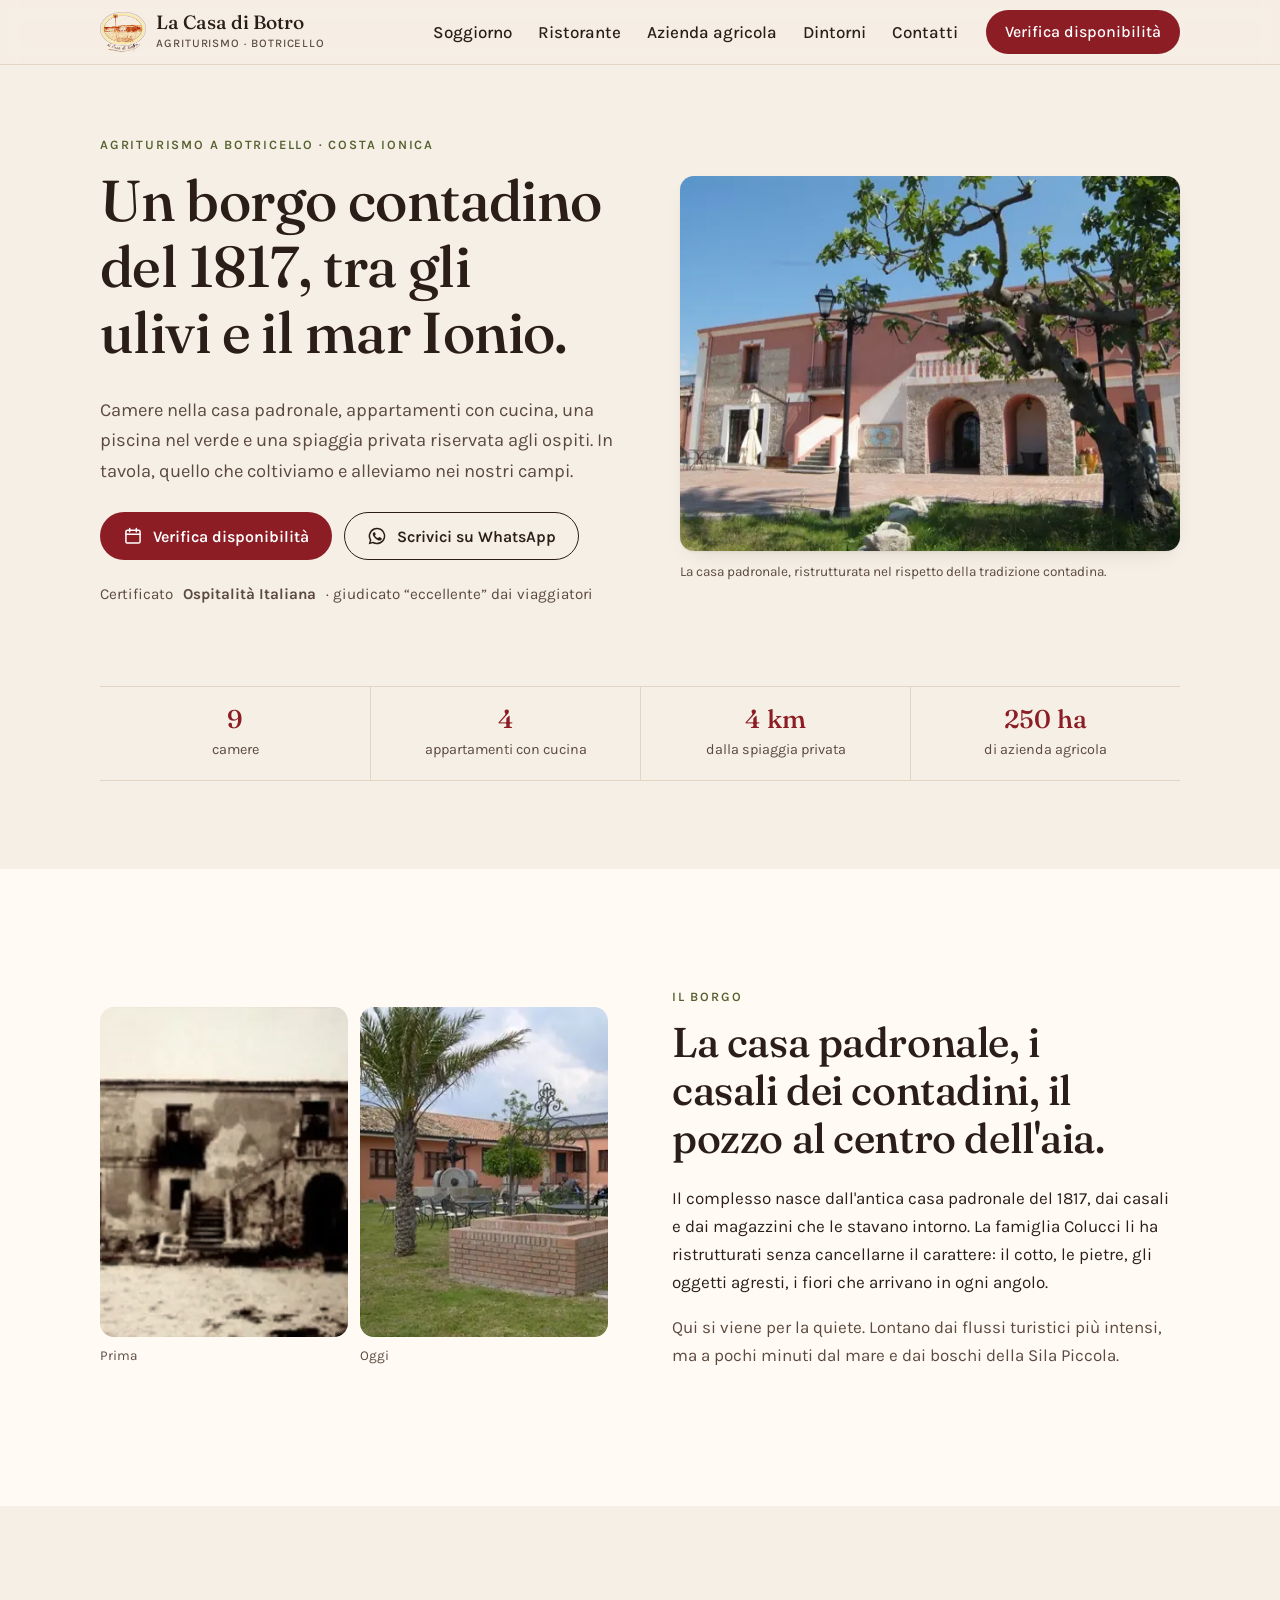
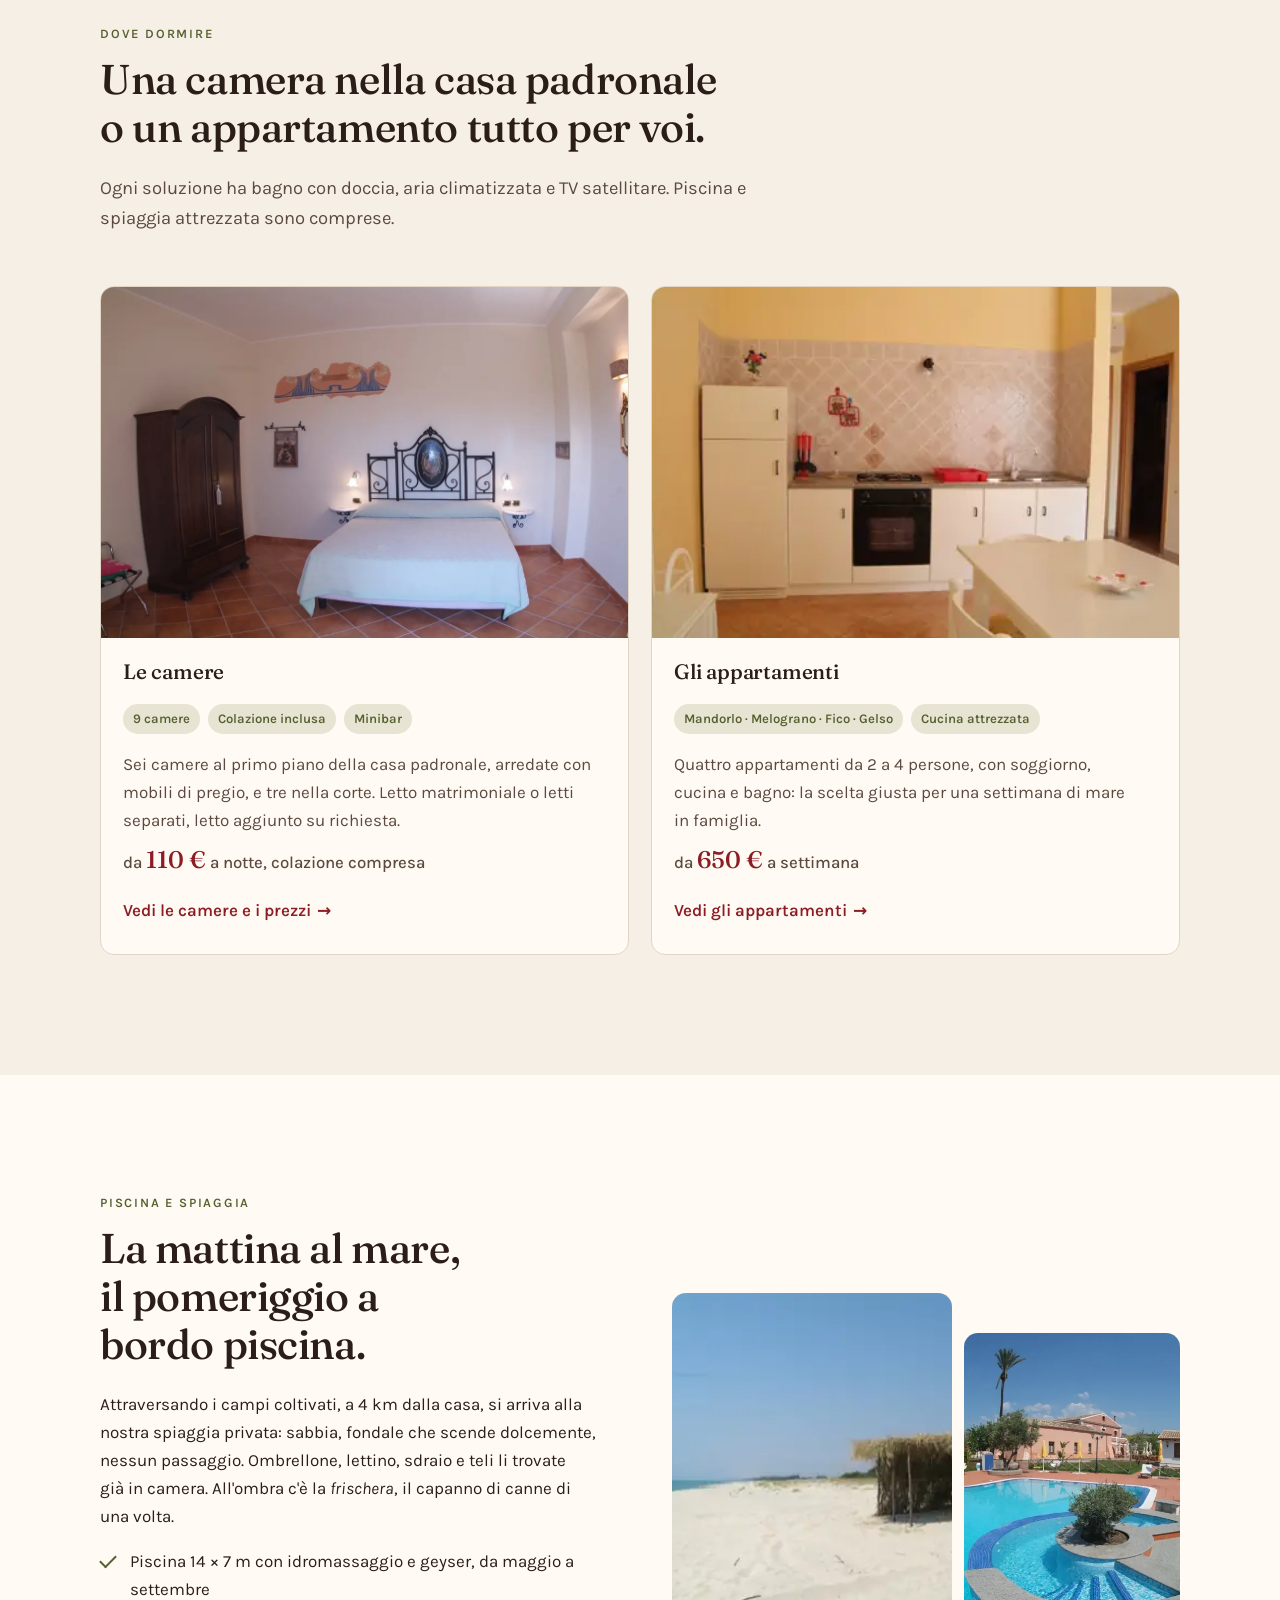
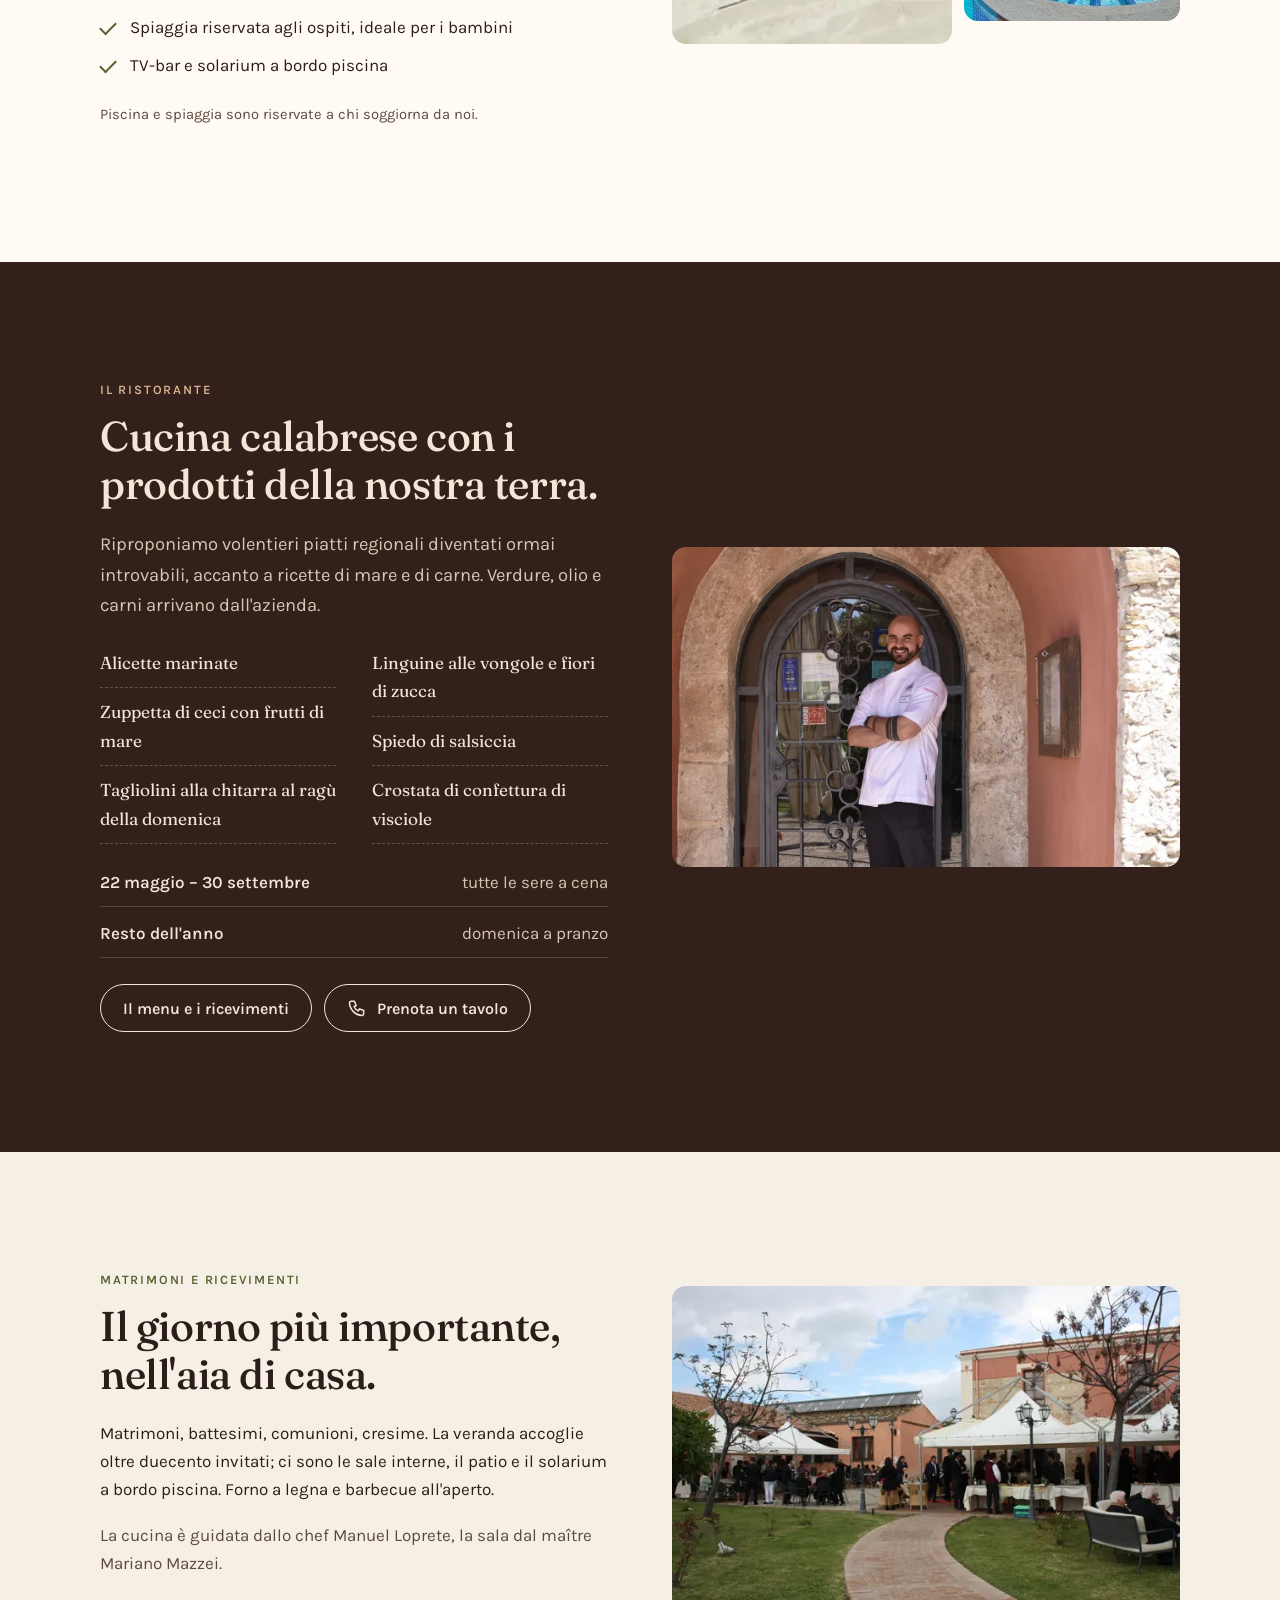
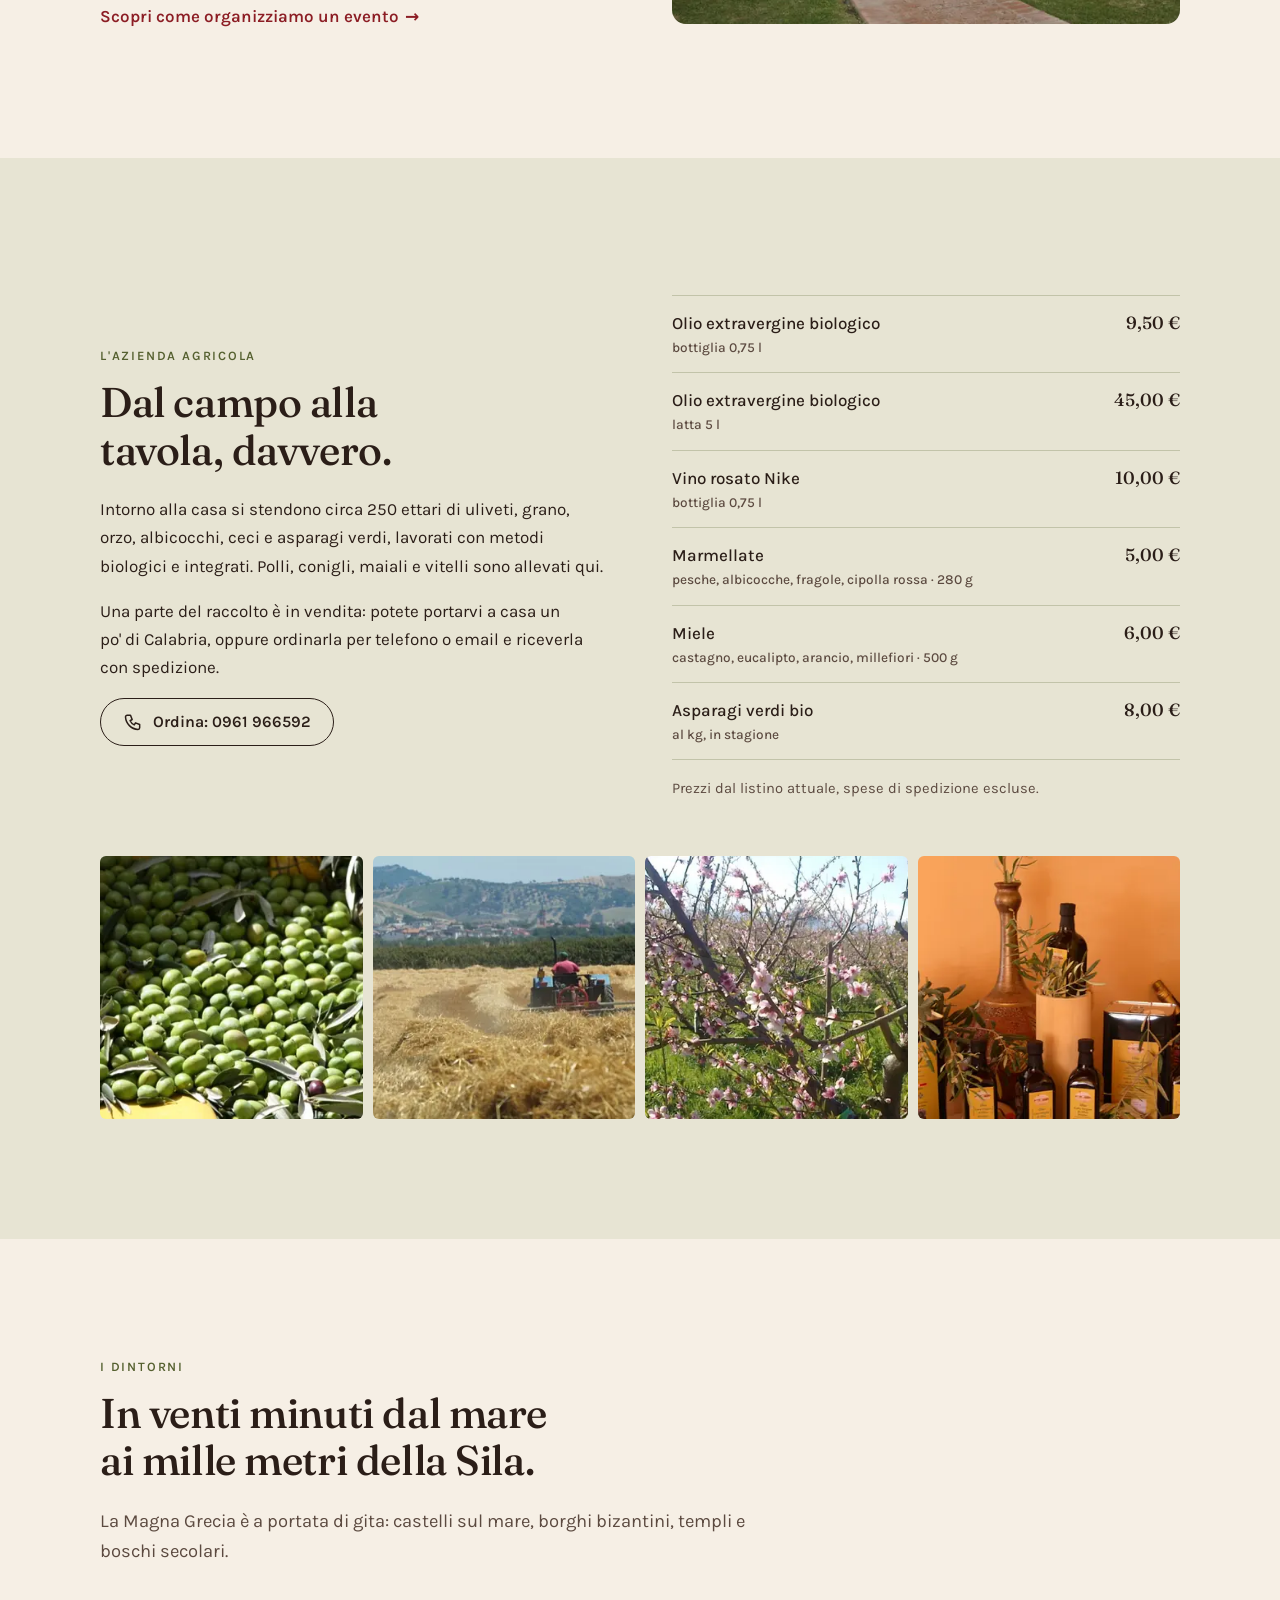
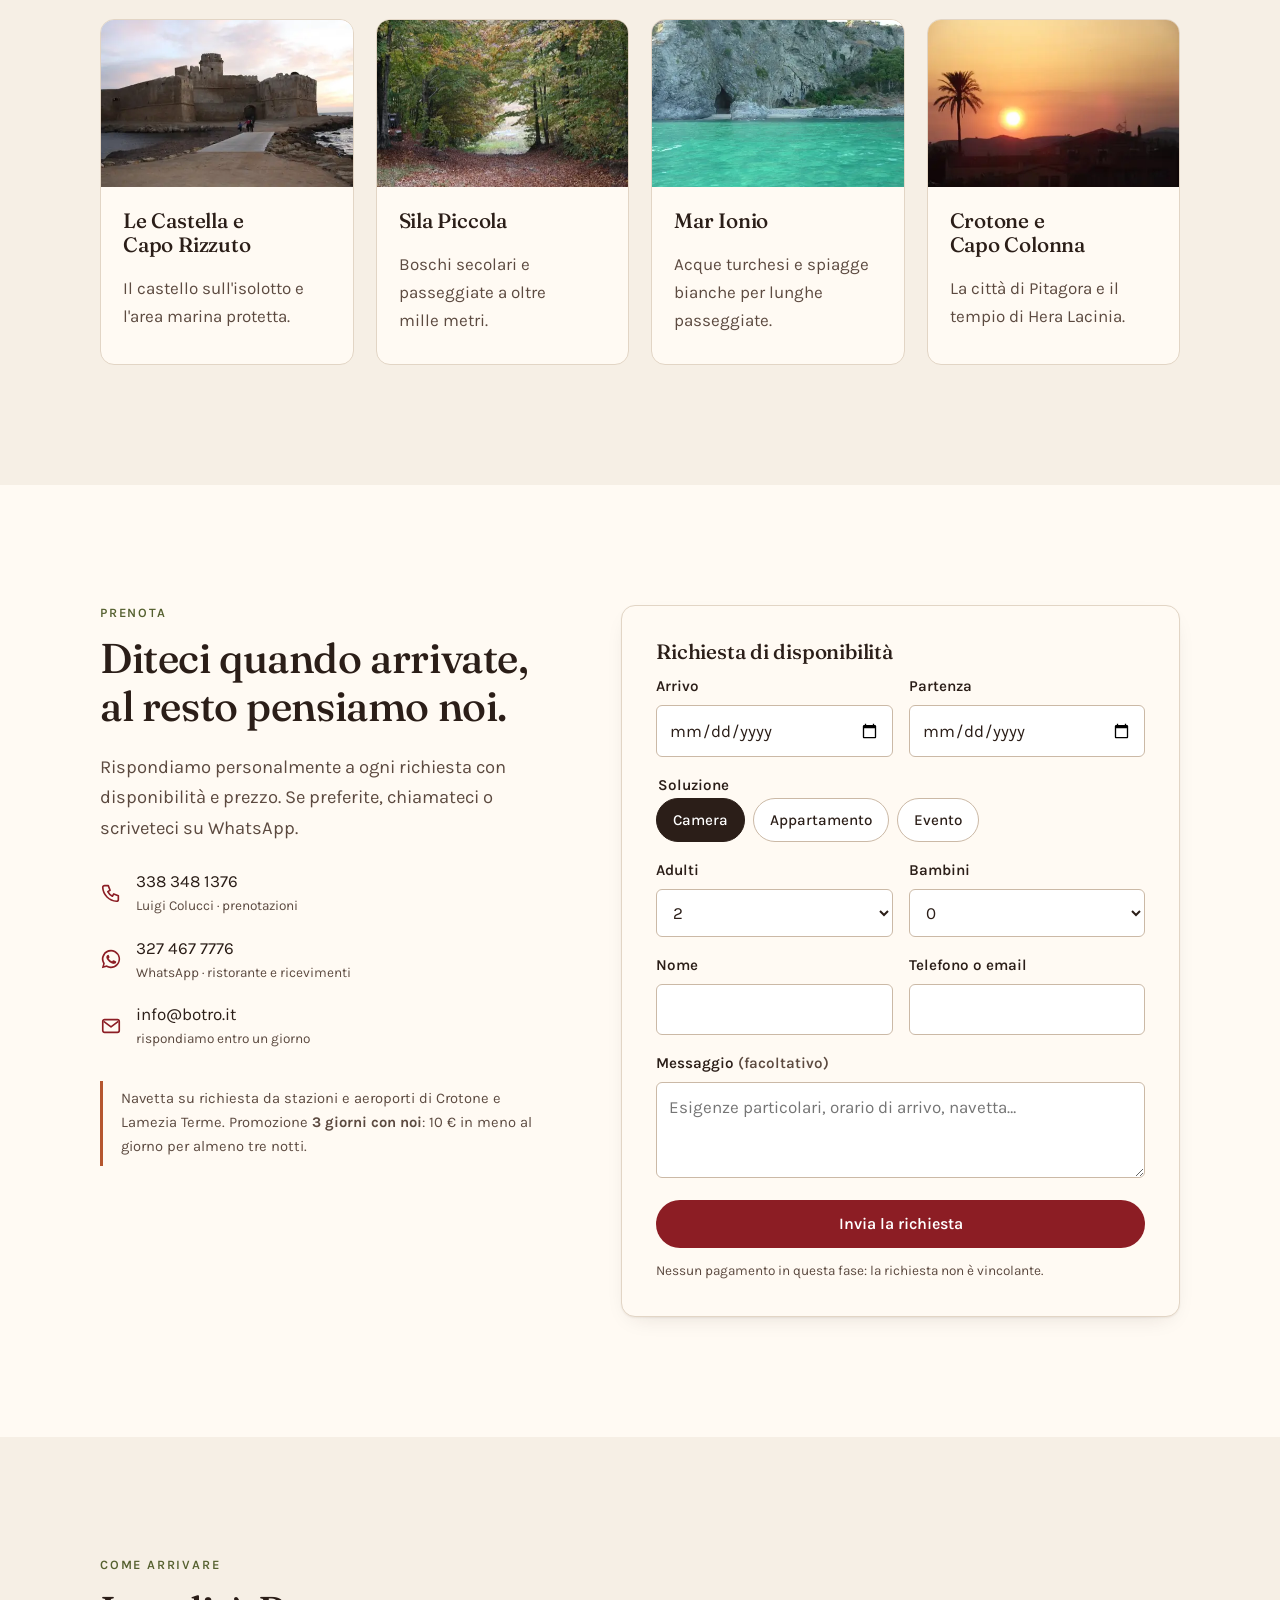
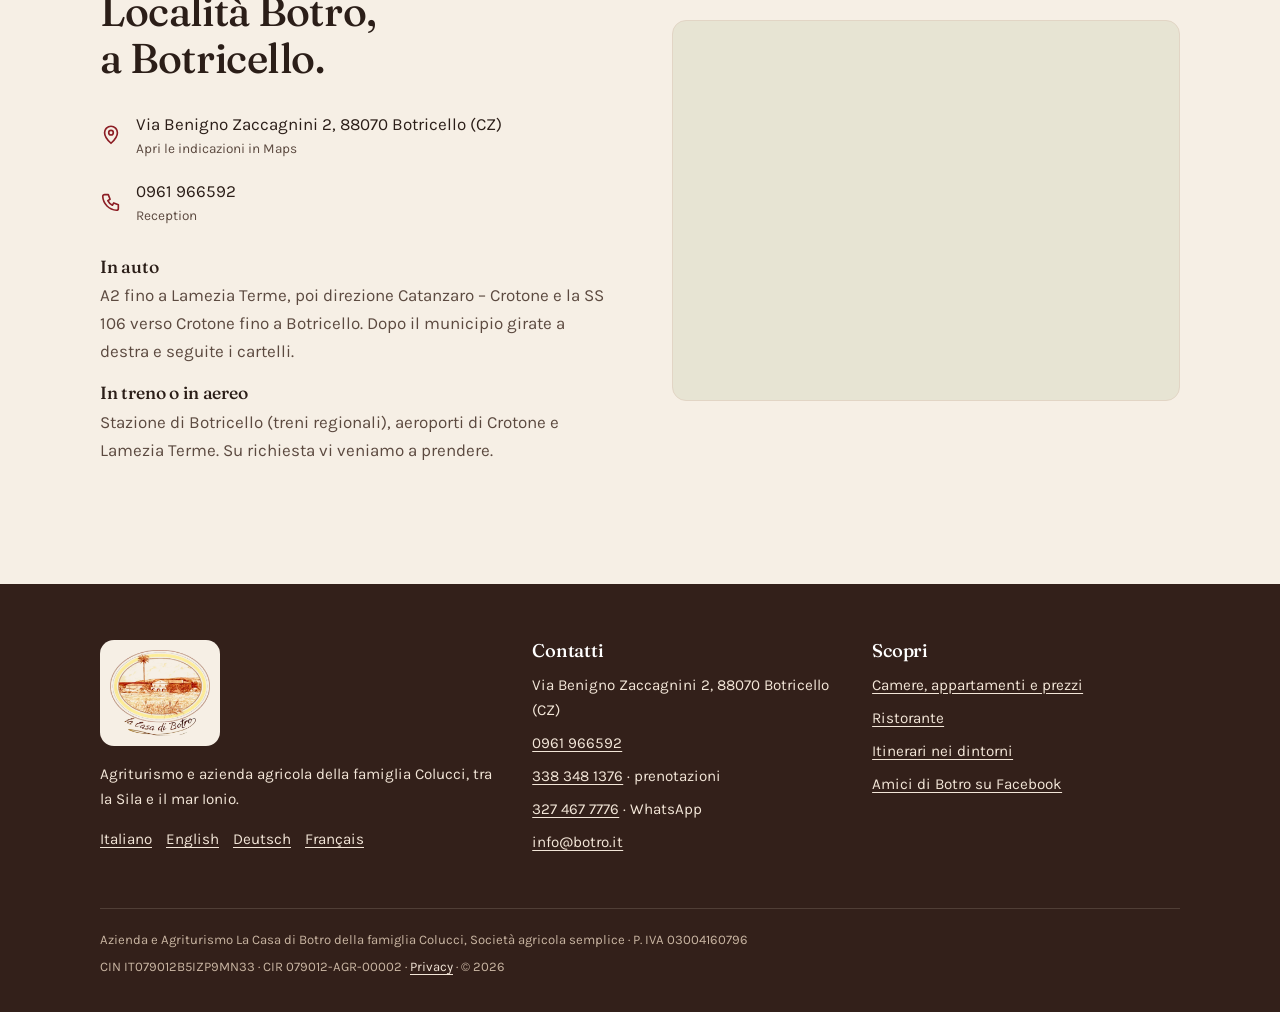
==== index.html @ dc1fc09a "Bozza sito La Casa di Botro Co-Authored-By: Claude Opus 5.5 <noreply@anthropic.com>" ====
<!doctype html>
<html lang="it" class="no-js">
<head>
<meta charset="utf-8">
<meta name="viewport" content="width=device-width, initial-scale=1">
<meta name="robots" content="noindex">
<title>La Casa di Botro · Agriturismo a Botricello, mare Ionio e Sila</title>
<meta name="description" content="Agriturismo in un borgo contadino del 1817 a Botricello (CZ): camere e appartamenti, piscina, spiaggia privata, ristorante con i prodotti dell'azienda agricola.">
<meta name="theme-color" content="#f6efe5">
<link rel="icon" href="favicon.png">
<link rel="preconnect" href="https://fonts.googleapis.com">
<link rel="preconnect" href="https://fonts.gstatic.com" crossorigin>
<link rel="stylesheet" href="https://fonts.googleapis.com/css2?family=Fraunces:opsz,wght@9..144,400;9..144,500&family=Karla:wght@400;500;600&display=swap">
<link rel="preload" as="image" href="img/casa.webp" imagesrcset="img/casa-s.webp 480w, img/casa.webp 640w" imagesizes="(min-width: 860px) 48vw, 100vw">
<link rel="stylesheet" href="style.css">
</head>
<body>
<svg width="0" height="0" style="position:absolute" aria-hidden="true">
  <symbol id="i-phone" viewBox="0 0 24 24"><path fill="none" stroke="currentColor" stroke-width="1.8" stroke-linecap="round" stroke-linejoin="round" d="M5 4h4l2 5-2.5 1.5a11 11 0 0 0 5 5L15 13l5 2v4a2 2 0 0 1-2 2A16 16 0 0 1 3 6a2 2 0 0 1 2-2"/></symbol>
  <symbol id="i-wa" viewBox="0 0 24 24"><path fill="currentColor" d="M12 2a10 10 0 0 0-8.6 15.1L2 22l5-1.3A10 10 0 1 0 12 2m0 18.2a8.2 8.2 0 0 1-4.2-1.2l-.3-.2-3 .8.8-2.9-.2-.3A8.2 8.2 0 1 1 12 20.2m4.5-6.1c-.2-.1-1.5-.7-1.7-.8s-.4-.1-.6.1-.7.8-.8 1-.3.2-.5.1a6.7 6.7 0 0 1-3.3-2.9c-.3-.4.3-.4.8-1.4.1-.2 0-.3 0-.5l-.8-1.8c-.2-.5-.4-.4-.6-.4h-.5a1 1 0 0 0-.7.3 3 3 0 0 0-.9 2.2 5.2 5.2 0 0 0 1.1 2.7 11.8 11.8 0 0 0 4.5 4c1.7.7 2.3.8 3.2.6a2.7 2.7 0 0 0 1.8-1.2 2.2 2.2 0 0 0 .1-1.3c0-.1-.2-.2-.4-.3"/></symbol>
  <symbol id="i-cal" viewBox="0 0 24 24"><g fill="none" stroke="currentColor" stroke-width="1.8" stroke-linecap="round"><rect x="3.5" y="5" width="17" height="15.5" rx="2"/><path d="M3.5 10h17M8 3v4M16 3v4"/></g></symbol>
  <symbol id="i-pin" viewBox="0 0 24 24"><g fill="none" stroke="currentColor" stroke-width="1.8"><path d="M12 21s-7-6.2-7-11.5a7 7 0 0 1 14 0C19 14.8 12 21 12 21z"/><circle cx="12" cy="9.5" r="2.5"/></g></symbol>
  <symbol id="i-mail" viewBox="0 0 24 24"><g fill="none" stroke="currentColor" stroke-width="1.8" stroke-linejoin="round"><rect x="3" y="5" width="18" height="14" rx="2"/><path d="m4 7 8 6 8-6"/></g></symbol>
  <symbol id="i-menu" viewBox="0 0 24 24"><path fill="none" stroke="currentColor" stroke-width="1.8" stroke-linecap="round" d="M4 7h16M4 12h16M4 17h16"/></symbol>
</svg>
<a class="skip" href="#main">Vai al contenuto</a>

<header class="site-header">
  <div class="wrap bar">
    <a class="brand" href="index.html">
      <img src="img/logo.webp" alt="" width="46" height="40">
      <span>La Casa di Botro<small>Agriturismo · Botricello</small></span>
    </a>
    <button class="nav-toggle" aria-expanded="false" aria-controls="nav" aria-label="Apri il menu"><svg><use href="#i-menu"/></svg></button>
    <nav class="nav" id="nav" aria-label="Principale">
      <ul>
        <li><a href="soggiorno.html">Soggiorno</a></li>
        <li><a href="tavola.html">Ristorante</a></li>
        <li><a href="index.html#azienda">Azienda agricola</a></li>
        <li><a href="dintorni.html">Dintorni</a></li>
        <li><a href="index.html#contatti">Contatti</a></li>
      </ul>
      <a class="btn btn-primary" href="index.html#prenota">Verifica disponibilità</a>
    </nav>
  </div>
</header>

<main id="main">

<section class="hero">
  <div class="wrap">
    <div class="hero-grid">
      <div class="hero-text">
        <p class="eyebrow">Agriturismo a Botricello · Costa Ionica</p>
        <h1>Un borgo contadino del 1817, tra gli ulivi e il mar Ionio.</h1>
        <p class="lead">Camere nella casa padronale, appartamenti con cucina, una piscina nel verde e una spiaggia privata riservata agli ospiti. In tavola, quello che coltiviamo e alleviamo nei nostri campi.</p>
        <div class="actions">
          <a class="btn btn-primary" href="#prenota"><svg><use href="#i-cal"/></svg>Verifica disponibilità</a>
          <a class="btn btn-ghost" href="https://wa.me/393274677776"><svg><use href="#i-wa"/></svg>Scrivici su WhatsApp</a>
        </div>
        <p class="rating">Certificato <strong>Ospitalità Italiana</strong> · giudicato “eccellente” dai viaggiatori</p>
      </div>
      <figure class="hero-photo">
        <img src="img/casa.webp" srcset="img/casa-s.webp 480w, img/casa.webp 640w" sizes="(min-width: 860px) 48vw, 100vw" width="640" height="428" alt="La casa padronale della Casa di Botro, intonaco rosa e archi in pietra, con un grande albero nell'aia" fetchpriority="high">
        <figcaption>La casa padronale, ristrutturata nel rispetto della tradizione contadina.</figcaption>
      </figure>
    </div>

    <div class="facts" role="list">
      <div role="listitem"><strong>9</strong><span>camere</span></div>
      <div role="listitem"><strong>4</strong><span>appartamenti con cucina</span></div>
      <div role="listitem"><strong>4 km</strong><span>dalla spiaggia privata</span></div>
      <div role="listitem"><strong>250 ha</strong><span>di azienda agricola</span></div>
    </div>
  </div>
</section>

<section class="sec sec-alt" id="borgo">
  <div class="wrap split">
    <div class="then-now reveal">
      <figure>
        <img src="img/storica.webp" srcset="img/storica-s.webp 480w, img/storica.webp 600w" sizes="(min-width: 860px) 24vw, 46vw" width="600" height="448" alt="Foto d'epoca della casa padronale prima del restauro" loading="lazy">
        <figcaption>Prima</figcaption>
      </figure>
      <figure>
        <img src="img/aia.webp" srcset="img/aia-s.webp 480w, img/aia.webp 600w" sizes="(min-width: 860px) 24vw, 46vw" width="600" height="450" alt="L'aia oggi, con il prato, le palme e i casali ristrutturati" loading="lazy">
        <figcaption>Oggi</figcaption>
      </figure>
    </div>
    <div class="reveal">
      <p class="eyebrow">Il borgo</p>
      <h2>La casa padronale, i casali dei contadini, il pozzo al centro dell'aia.</h2>
      <p>Il complesso nasce dall'antica casa padronale del 1817, dai casali e dai magazzini che le stavano intorno. La famiglia Colucci li ha ristrutturati senza cancellarne il carattere: il cotto, le pietre, gli oggetti agresti, i fiori che arrivano in ogni angolo.</p>
      <p class="muted">Qui si viene per la quiete. Lontano dai flussi turistici più intensi, ma a pochi minuti dal mare e dai boschi della Sila Piccola.</p>
    </div>
  </div>
</section>

<section class="sec" id="dormire">
  <div class="wrap">
    <div class="sec-head reveal">
      <p class="eyebrow">Dove dormire</p>
      <h2>Una camera nella casa padronale o un appartamento tutto per voi.</h2>
      <p class="lead">Ogni soluzione ha bagno con doccia, aria climatizzata e TV satellitare. Piscina e spiaggia attrezzata sono comprese.</p>
    </div>
    <div class="cards c2">
      <article class="card reveal">
        <img src="img/camera-suite.webp" srcset="img/camera-suite-s.webp 480w, img/camera-suite.webp 1064w" sizes="(min-width: 700px) 50vw, 100vw" width="1064" height="712" alt="Camera matrimoniale con testiera in ferro battuto, armadio antico e pavimento in cotto" loading="lazy">
        <div class="card-body">
          <h3>Le camere</h3>
          <ul class="tags"><li>9 camere</li><li>Colazione inclusa</li><li>Minibar</li></ul>
          <p>Sei camere al primo piano della casa padronale, arredate con mobili di pregio, e tre nella corte. Letto matrimoniale o letti separati, letto aggiunto su richiesta.</p>
          <p class="price">da <b>110 €</b> a notte, colazione compresa</p>
          <a class="link-arrow" href="soggiorno.html#camere">Vedi le camere e i prezzi</a>
        </div>
      </article>
      <article class="card reveal">
        <img src="img/app-cucina.webp" width="412" height="269" alt="Cucina attrezzata di uno degli appartamenti, con tavolo e sedie bianche" loading="lazy">
        <div class="card-body">
          <h3>Gli appartamenti</h3>
          <ul class="tags"><li>Mandorlo · Melograno · Fico · Gelso</li><li>Cucina attrezzata</li></ul>
          <p>Quattro appartamenti da 2 a 4 persone, con soggiorno, cucina e bagno: la scelta giusta per una settimana di mare in famiglia.</p>
          <p class="price">da <b>650 €</b> a settimana</p>
          <a class="link-arrow" href="soggiorno.html#appartamenti">Vedi gli appartamenti</a>
        </div>
      </article>
    </div>
  </div>
</section>

<section class="sec sec-alt" id="mare">
  <div class="wrap split rev">
    <div class="duo reveal">
      <img src="img/spiaggia.webp" srcset="img/spiaggia-s.webp 480w, img/spiaggia.webp 600w" sizes="(min-width: 860px) 28vw, 56vw" width="600" height="401" alt="La spiaggia privata di sabbia chiara con la frischera, il capanno di canne" loading="lazy">
      <img src="img/piscina.webp" width="428" height="640" alt="La piscina con l'isola centrale e la casa sullo sfondo" loading="lazy">
    </div>
    <div class="reveal">
      <p class="eyebrow">Piscina e spiaggia</p>
      <h2>La mattina al mare, il pomeriggio a bordo piscina.</h2>
      <p>Attraversando i campi coltivati, a 4 km dalla casa, si arriva alla nostra spiaggia privata: sabbia, fondale che scende dolcemente, nessun passaggio. Ombrellone, lettino, sdraio e teli li trovate già in camera. All'ombra c'è la <em>frischera</em>, il capanno di canne di una volta.</p>
      <ul class="ticks">
        <li>Piscina 14 × 7 m con idromassaggio e geyser, da maggio a settembre</li>
        <li>Spiaggia riservata agli ospiti, ideale per i bambini</li>
        <li>TV-bar e solarium a bordo piscina</li>
      </ul>
      <p class="small muted">Piscina e spiaggia sono riservate a chi soggiorna da noi.</p>
    </div>
  </div>
</section>

<section class="sec sec-dark" id="tavola">
  <div class="wrap split">
    <div class="reveal">
      <p class="eyebrow">Il ristorante</p>
      <h2>Cucina calabrese con i prodotti della nostra terra.</h2>
      <p class="lead">Riproponiamo volentieri piatti regionali diventati ormai introvabili, accanto a ricette di mare e di carne. Verdure, olio e carni arrivano dall'azienda.</p>
      <ul class="menu-list">
        <li>Alicette marinate</li>
        <li>Zuppetta di ceci con frutti di mare</li>
        <li>Tagliolini alla chitarra al ragù della domenica</li>
        <li>Linguine alle vongole e fiori di zucca</li>
        <li>Spiedo di salsiccia</li>
        <li>Crostata di confettura di visciole</li>
      </ul>
      <dl class="hours">
        <div><dt>22 maggio – 30 settembre</dt><dd>tutte le sere a cena</dd></div>
        <div><dt>Resto dell'anno</dt><dd>domenica a pranzo</dd></div>
      </dl>
      <div class="actions">
        <a class="btn btn-light" href="tavola.html">Il menu e i ricevimenti</a>
        <a class="btn btn-light" href="tel:+390961966592"><svg><use href="#i-phone"/></svg>Prenota un tavolo</a>
      </div>
    </div>
    <div class="photo reveal">
      <img src="img/chef.webp" srcset="img/chef-s.webp 480w, img/chef.webp 1200w" sizes="(min-width: 860px) 46vw, 100vw" width="1200" height="756" alt="Lo chef Manuel Loprete sulla porta ad arco del ristorante" loading="lazy">
    </div>
  </div>
</section>

<section class="sec" id="ricevimenti">
  <div class="wrap split rev">
    <div class="photo reveal">
      <img src="img/ricevimento-giardino.webp" srcset="img/ricevimento-giardino-s.webp 480w, img/ricevimento-giardino.webp 600w" sizes="(min-width: 860px) 46vw, 100vw" width="600" height="400" alt="Ricevimento all'aperto nel giardino dell'agriturismo, con gazebo bianchi e ospiti" loading="lazy">
    </div>
    <div class="reveal">
      <p class="eyebrow">Matrimoni e ricevimenti</p>
      <h2>Il giorno più importante, nell'aia di casa.</h2>
      <p>Matrimoni, battesimi, comunioni, cresime. La veranda accoglie oltre duecento invitati; ci sono le sale interne, il patio e il solarium a bordo piscina. Forno a legna e barbecue all'aperto.</p>
      <p class="muted">La cucina è guidata dallo chef Manuel Loprete, la sala dal maître Mariano Mazzei.</p>
      <a class="link-arrow" href="tavola.html#ricevimenti">Scopri come organizziamo un evento</a>
    </div>
  </div>
</section>

<section class="sec sec-olive" id="azienda">
  <div class="wrap">
    <div class="split">
      <div class="reveal">
        <p class="eyebrow">L'azienda agricola</p>
        <h2>Dal campo alla tavola, davvero.</h2>
        <p>Intorno alla casa si stendono circa 250 ettari di uliveti, grano, orzo, albicocchi, ceci e asparagi verdi, lavorati con metodi biologici e integrati. Polli, conigli, maiali e vitelli sono allevati qui.</p>
        <p>Una parte del raccolto è in vendita: potete portarvi a casa un po' di Calabria, oppure ordinarla per telefono o email e riceverla con spedizione.</p>
        <div class="actions">
          <a class="btn btn-ghost" href="tel:+390961966592"><svg><use href="#i-phone"/></svg>Ordina: 0961 966592</a>
        </div>
      </div>
      <div class="reveal">
        <dl class="products">
          <div><dt>Olio extravergine biologico<small>bottiglia 0,75 l</small></dt><dd>9,50 €</dd></div>
          <div><dt>Olio extravergine biologico<small>latta 5 l</small></dt><dd>45,00 €</dd></div>
          <div><dt>Vino rosato Nike<small>bottiglia 0,75 l</small></dt><dd>10,00 €</dd></div>
          <div><dt>Marmellate<small>pesche, albicocche, fragole, cipolla rossa · 280 g</small></dt><dd>5,00 €</dd></div>
          <div><dt>Miele<small>castagno, eucalipto, arancio, millefiori · 500 g</small></dt><dd>6,00 €</dd></div>
          <div><dt>Asparagi verdi bio<small>al kg, in stagione</small></dt><dd>8,00 €</dd></div>
        </dl>
        <p class="small muted" style="margin-top:12px">Prezzi dal listino attuale, spese di spedizione escluse.</p>
      </div>
    </div>
    <div class="strip reveal">
      <img src="img/olive-s.webp" width="480" height="320" alt="Olive verdi appena raccolte" loading="lazy">
      <img src="img/grano-s.webp" width="480" height="321" alt="Trebbiatura del grano nei campi dell'azienda" loading="lazy">
      <img src="img/pesco-s.webp" width="480" height="360" alt="Alberi da frutto in fiore" loading="lazy">
      <img src="img/olio-s.webp" width="480" height="320" alt="Bottiglie dell'olio extravergine dell'azienda" loading="lazy">
    </div>
  </div>
</section>

<section class="sec" id="dintorni">
  <div class="wrap">
    <div class="sec-head reveal">
      <p class="eyebrow">I dintorni</p>
      <h2>In venti minuti dal mare ai mille metri della Sila.</h2>
      <p class="lead">La Magna Grecia è a portata di gita: castelli sul mare, borghi bizantini, templi e boschi secolari.</p>
    </div>
    <div class="cards c4">
      <a class="card reveal" href="dintorni.html#capo-rizzuto" style="text-decoration:none;color:inherit">
        <img src="img/le-castella-s.webp" width="480" height="320" alt="Il Castello Aragonese di Le Castella sul mare" loading="lazy">
        <div class="card-body"><h3>Le Castella e Capo Rizzuto</h3><p>Il castello sull'isolotto e l'area marina protetta.</p></div>
      </a>
      <a class="card reveal" href="dintorni.html#sila" style="text-decoration:none;color:inherit">
        <img src="img/sila-s.webp" width="480" height="319" alt="Sentiero nel bosco della Sila in autunno" loading="lazy">
        <div class="card-body"><h3>Sila Piccola</h3><p>Boschi secolari e passeggiate a oltre mille metri.</p></div>
      </a>
      <a class="card reveal" href="dintorni.html#mare" style="text-decoration:none;color:inherit">
        <img src="img/grotta-s.webp" width="480" height="360" alt="Acqua turchese davanti a una scogliera con una grotta" loading="lazy">
        <div class="card-body"><h3>Mar Ionio</h3><p>Acque turchesi e spiagge bianche per lunghe passeggiate.</p></div>
      </a>
      <a class="card reveal" href="dintorni.html#crotone" style="text-decoration:none;color:inherit">
        <img src="img/tramonto-s.webp" width="480" height="360" alt="Tramonto con una palma sulla costa" loading="lazy">
        <div class="card-body"><h3>Crotone e Capo Colonna</h3><p>La città di Pitagora e il tempio di Hera Lacinia.</p></div>
      </a>
    </div>
  </div>
</section>

<section class="sec sec-alt" id="prenota">
  <div class="wrap book">
    <div class="reveal">
      <p class="eyebrow">Prenota</p>
      <h2>Diteci quando arrivate, al resto pensiamo noi.</h2>
      <p class="lead">Rispondiamo personalmente a ogni richiesta con disponibilità e prezzo. Se preferite, chiamateci o scriveteci su WhatsApp.</p>
      <ul class="contact-list">
        <li><a href="tel:+393383481376"><svg><use href="#i-phone"/></svg><span>338 348 1376<small>Luigi Colucci · prenotazioni</small></span></a></li>
        <li><a href="https://wa.me/393274677776"><svg><use href="#i-wa"/></svg><span>327 467 7776<small>WhatsApp · ristorante e ricevimenti</small></span></a></li>
        <li><a href="mailto:info@botro.it"><svg><use href="#i-mail"/></svg><span>info@botro.it<small>rispondiamo entro un giorno</small></span></a></li>
      </ul>
      <p class="note small">Navetta su richiesta da stazioni e aeroporti di Crotone e Lamezia Terme. Promozione <strong>3 giorni con noi</strong>: 10 € in meno al giorno per almeno tre notti.</p>
    </div>
    <form class="form reveal" data-demo novalidate>
      <h3>Richiesta di disponibilità</h3>
      <div class="row r2">
        <div class="field"><label for="arrivo">Arrivo</label><input id="arrivo" name="arrivo" type="date" required></div>
        <div class="field"><label for="partenza">Partenza</label><input id="partenza" name="partenza" type="date" required></div>
      </div>
      <fieldset class="field">
        <legend>Soluzione</legend>
        <div class="seg">
          <label><input type="radio" name="tipo" value="camera" checked><span>Camera</span></label>
          <label><input type="radio" name="tipo" value="appartamento"><span>Appartamento</span></label>
          <label><input type="radio" name="tipo" value="evento"><span>Evento</span></label>
        </div>
      </fieldset>
      <div class="row r2">
        <div class="field"><label for="adulti">Adulti</label><select id="adulti" name="adulti"><option>1</option><option selected>2</option><option>3</option><option>4</option><option>5+</option></select></div>
        <div class="field"><label for="bambini">Bambini</label><select id="bambini" name="bambini"><option selected>0</option><option>1</option><option>2</option><option>3+</option></select></div>
      </div>
      <div class="row r2">
        <div class="field"><label for="nome">Nome</label><input id="nome" name="nome" autocomplete="name" required></div>
        <div class="field"><label for="tel">Telefono o email</label><input id="tel" name="tel" autocomplete="email" required></div>
      </div>
      <div class="field"><label for="msg">Messaggio <span class="muted">(facoltativo)</span></label><textarea id="msg" name="msg" placeholder="Esigenze particolari, orario di arrivo, navetta…"></textarea></div>
      <button class="btn btn-primary" type="submit">Invia la richiesta</button>
      <p class="form-ok" tabindex="-1" role="status">Grazie! Abbiamo ricevuto la richiesta: vi rispondiamo con disponibilità e prezzo entro un giorno.</p>
      <p class="form-note">Nessun pagamento in questa fase: la richiesta non è vincolante.</p>
    </form>
  </div>
</section>

<section class="sec" id="contatti">
  <div class="wrap split">
    <div class="reveal">
      <p class="eyebrow">Come arrivare</p>
      <h2>Località Botro, a Botricello.</h2>
      <ul class="contact-list">
        <li><a href="https://www.google.com/maps/dir/?api=1&amp;destination=38.93079,16.85526"><svg><use href="#i-pin"/></svg><span>Via Benigno Zaccagnini 2, 88070 Botricello (CZ)<small>Apri le indicazioni in Maps</small></span></a></li>
        <li><a href="tel:+390961966592"><svg><use href="#i-phone"/></svg><span>0961 966592<small>Reception</small></span></a></li>
      </ul>
      <div class="how">
        <div><h3>In auto</h3><p>A2 fino a Lamezia Terme, poi direzione Catanzaro – Crotone e la SS 106 verso Crotone fino a Botricello. Dopo il municipio girate a destra e seguite i cartelli.</p></div>
        <div><h3>In treno o in aereo</h3><p>Stazione di Botricello (treni regionali), aeroporti di Crotone e Lamezia Terme. Su richiesta vi veniamo a prendere.</p></div>
      </div>
    </div>
    <div class="map reveal">
      <iframe title="Mappa: La Casa di Botro a Botricello" loading="lazy" src="https://www.openstreetmap.org/export/embed.html?bbox=16.825%2C38.915%2C16.885%2C38.946&amp;layer=mapnik&amp;marker=38.93079%2C16.85526"></iframe>
    </div>
  </div>
</section>

</main>

<footer class="site-footer">
  <div class="wrap">
    <div class="foot-grid">
      <div>
        <img class="foot-logo" src="img/logo.webp" alt="Logo La Casa di Botro" width="120" height="104" loading="lazy">
        <p>Agriturismo e azienda agricola della famiglia Colucci, tra la Sila e il mar Ionio.</p>
        <p class="lang" aria-label="Lingue"><a href="#" aria-current="true">Italiano</a><a href="#">English</a><a href="#">Deutsch</a><a href="#">Français</a></p>
      </div>
      <div>
        <h2>Contatti</h2>
        <ul>
          <li>Via Benigno Zaccagnini 2, 88070 Botricello (CZ)</li>
          <li><a href="tel:+390961966592">0961 966592</a></li>
          <li><a href="tel:+393383481376">338 348 1376</a> · prenotazioni</li>
          <li><a href="https://wa.me/393274677776">327 467 7776</a> · WhatsApp</li>
          <li><a href="mailto:info@botro.it">info@botro.it</a></li>
        </ul>
      </div>
      <div>
        <h2>Scopri</h2>
        <ul>
          <li><a href="soggiorno.html">Camere, appartamenti e prezzi</a></li>
          <li><a href="tavola.html">Ristorante</a></li>
          <li><a href="dintorni.html">Itinerari nei dintorni</a></li>
          <li><a href="https://www.facebook.com/group.php?gid=57984492668">Amici di Botro su Facebook</a></li>
        </ul>
      </div>
    </div>
    <div class="legal">
      <p>Azienda e Agriturismo La Casa di Botro della famiglia Colucci, Società agricola semplice · P. IVA 03004160796</p>
      <p>CIN IT079012B5IZP9MN33 · CIR 079012-AGR-00002 · <a href="#">Privacy</a> · © <span id="anno">2026</span></p>
    </div>
  </div>
</footer>

<nav class="mbar" aria-label="Azioni rapide">
  <a href="tel:+390961966592"><svg><use href="#i-phone"/></svg>Chiama</a>
  <a href="https://wa.me/393274677776"><svg><use href="#i-wa"/></svg>WhatsApp</a>
  <a class="main" href="index.html#prenota"><svg><use href="#i-cal"/></svg>Prenota</a>
</nav>

<script src="main.js" defer></script>
</body>
</html>
---- style.css ----
/* La Casa di Botro — bozza */
:root {
  --bg: #f6efe5;
  --surface: #fffaf3;
  --ink: #2b1e18;
  --ink-2: #5c4a40;
  --line: #e2d5c5;
  --bordeaux: #8c1d24;
  --bordeaux-d: #6e151b;
  --cotto: #b5562f;
  --rosa: #ecd3c4;
  --oliva: #55602f;
  --oliva-bg: #e7e4d3;
  --notte: #33201a;
  --notte-ink: #f3e6d8;

  --serif: "Fraunces", Georgia, "Times New Roman", serif;
  --sans: "Karla", system-ui, -apple-system, "Segoe UI", sans-serif;

  --r: 6px;
  --r-lg: 14px;
  --wrap: 1160px;
  --gutter: clamp(18px, 5vw, 40px);
  --sec: clamp(64px, 11vw, 120px);
  --shadow: 0 1px 2px rgb(43 30 24 / .06), 0 8px 24px -12px rgb(43 30 24 / .18);
}

*, *::before, *::after { box-sizing: border-box; }
html { -webkit-text-size-adjust: 100%; scroll-behavior: smooth; scroll-padding-top: 76px; }
body {
  margin: 0;
  background: var(--bg);
  color: var(--ink);
  font: 400 1.0625rem/1.65 var(--sans);
  padding-bottom: 72px; /* barra azioni mobile */
}
img { display: block; max-width: 100%; height: auto; }
a { color: var(--bordeaux); text-underline-offset: 3px; }
a:hover { color: var(--bordeaux-d); }
:focus-visible { outline: 3px solid var(--cotto); outline-offset: 3px; border-radius: 3px; }
h1, h2, h3 { font-family: var(--serif); font-weight: 500; line-height: 1.15; margin: 0 0 .5em; letter-spacing: -.01em; font-optical-sizing: auto; text-wrap: balance; }
h1 { font-size: clamp(2.1rem, 6.4vw, 3.6rem); }
h2 { font-size: clamp(1.75rem, 4.6vw, 2.6rem); }
h3 { font-size: 1.3rem; }
p { margin: 0 0 1em; text-wrap: pretty; }
.wrap { width: 100%; max-width: var(--wrap); margin-inline: auto; padding-inline: var(--gutter); }
.skip { position: absolute; left: -999px; top: 8px; background: var(--ink); color: #fff; padding: 10px 14px; z-index: 100; border-radius: var(--r); }
.skip:focus { left: 8px; }
.sr { position: absolute; width: 1px; height: 1px; overflow: hidden; clip: rect(0 0 0 0); white-space: nowrap; }

.eyebrow { font: 600 .8rem/1.3 var(--sans); letter-spacing: .14em; text-transform: uppercase; color: var(--oliva); margin: 0 0 14px; }
.lead { font-size: 1.15rem; color: var(--ink-2); max-width: 36em; }
.muted { color: var(--ink-2); }
.small { font-size: .92rem; }

/* Bottoni */
.btn {
  display: inline-flex; align-items: center; justify-content: center; gap: 10px;
  min-height: 48px; padding: 12px 22px; border-radius: 999px;
  font: 600 1rem/1.2 var(--sans); text-decoration: none; cursor: pointer;
  border: 1.5px solid transparent; transition: background-color .2s, color .2s, border-color .2s;
}
.btn svg { width: 20px; height: 20px; flex: none; }
.btn-primary { background: var(--bordeaux); color: #fff; }
.btn-primary:hover { background: var(--bordeaux-d); color: #fff; }
.btn-ghost { border-color: var(--ink); color: var(--ink); background: transparent; }
.btn-ghost:hover { background: var(--ink); color: var(--surface); }
.btn-light { border-color: var(--notte-ink); color: var(--notte-ink); }
.btn-light:hover { background: var(--notte-ink); color: var(--notte); }
.actions { display: flex; flex-wrap: wrap; gap: 12px; }
.link-arrow { font-weight: 600; text-decoration: none; display: inline-flex; gap: 6px; align-items: center; min-height: 44px; }
.link-arrow::after { content: "→"; transition: transform .2s; }
.link-arrow:hover::after { transform: translateX(3px); }

/* Header */
.site-header { position: sticky; top: 0; z-index: 40; background: rgb(246 239 229 / .94); backdrop-filter: blur(8px); border-bottom: 1px solid var(--line); }
.bar { display: flex; align-items: center; justify-content: space-between; gap: 16px; min-height: 64px; }
.brand { display: flex; align-items: center; gap: 10px; text-decoration: none; color: var(--ink); }
.brand img { width: 46px; height: auto; }
.brand span { font: 500 1.2rem/1 var(--serif); }
.brand small { display: block; font: 500 .72rem/1.2 var(--sans); letter-spacing: .08em; text-transform: uppercase; color: var(--ink-2); margin-top: 4px; }
.nav-toggle { display: inline-flex; align-items: center; justify-content: center; width: 48px; height: 48px; border: 0; background: transparent; color: var(--ink); border-radius: var(--r); cursor: pointer; }
.nav-toggle svg { width: 26px; height: 26px; }
.nav { display: none; }
.nav ul { list-style: none; margin: 0; padding: 0; }
.nav a { color: var(--ink); text-decoration: none; font-weight: 500; white-space: nowrap; }
.nav a[aria-current="page"] { color: var(--bordeaux); }
.nav.open { display: block; position: absolute; left: 0; right: 0; top: 100%; background: var(--surface); border-bottom: 1px solid var(--line); box-shadow: var(--shadow); padding: 8px var(--gutter) 20px; }
.nav.open li a { display: block; padding: 14px 0; border-bottom: 1px solid var(--line); font-size: 1.1rem; }
.nav.open .btn { margin-top: 16px; width: 100%; }
.nav .btn { color: #fff; }

@media (min-width: 960px) {
  .nav-toggle { display: none; }
  .nav, .nav.open { display: flex; position: static; background: none; border: 0; box-shadow: none; padding: 0; align-items: center; gap: 28px; }
  .nav ul { display: flex; gap: 26px; }
  .nav.open li a { display: inline; padding: 0; border: 0; font-size: 1rem; }
  .nav a:not(.btn):hover { color: var(--bordeaux); }
  .nav .btn, .nav.open .btn { margin: 0; width: auto; min-height: 44px; padding: 10px 18px; }
}

/* Barra azioni mobile */
.mbar { position: fixed; left: 0; right: 0; bottom: 0; z-index: 45; display: grid; grid-template-columns: repeat(3, 1fr); background: var(--surface); border-top: 1px solid var(--line); padding-bottom: env(safe-area-inset-bottom); }
.mbar a { display: flex; flex-direction: column; align-items: center; justify-content: center; gap: 3px; min-height: 60px; text-decoration: none; color: var(--ink); font: 600 .8rem/1 var(--sans); }
.mbar a svg { width: 22px; height: 22px; }
.mbar a.main { background: var(--bordeaux); color: #fff; }
@media (min-width: 960px) { .mbar { display: none; } body { padding-bottom: 0; } }

/* Hero */
.hero { padding-block: clamp(28px, 6vw, 72px) clamp(40px, 7vw, 88px); }
.hero-grid { display: grid; gap: 32px; align-items: center; }
.hero-text p.lead { margin-bottom: 26px; }
.hero-photo { position: relative; margin: 0; }
.hero-photo img { width: 100%; aspect-ratio: 4 / 3; object-fit: cover; border-radius: var(--r-lg); box-shadow: var(--shadow); }
.hero-photo figcaption { font-size: .85rem; color: var(--ink-2); margin-top: 10px; }
.rating { display: flex; align-items: center; gap: 10px; margin-top: 22px; font-size: .95rem; color: var(--ink-2); }
.rating img { width: 34px; }
@media (min-width: 860px) {
  .hero-grid { grid-template-columns: 1.05fr 1fr; gap: 56px; }
}

.facts { display: grid; grid-template-columns: repeat(2, 1fr); border-top: 1px solid var(--line); border-bottom: 1px solid var(--line); margin-top: clamp(36px, 6vw, 64px); }
.facts div { padding: 18px 8px; text-align: center; }
.facts div + div { border-left: 1px solid var(--line); }
.facts div:nth-child(3) { border-left: 0; }
.facts div:nth-child(n+3) { border-top: 1px solid var(--line); }
.facts strong { display: block; font: 500 1.6rem/1.1 var(--serif); color: var(--bordeaux); }
.facts span { font-size: .9rem; color: var(--ink-2); }
@media (min-width: 760px) {
  .facts { grid-template-columns: repeat(4, 1fr); }
  .facts div:nth-child(3) { border-left: 1px solid var(--line); }
  .facts div:nth-child(n+3) { border-top: 0; }
}

/* Sezioni */
.sec { padding-block: var(--sec); }
.sec-alt { background: var(--surface); }
.sec-olive { background: var(--oliva-bg); }
.sec-dark { background: var(--notte); color: var(--notte-ink); }
.sec-dark .eyebrow { color: #d9b48f; }
.sec-dark .muted, .sec-dark .lead { color: #d8c6b4; }
.sec-dark a:not(.btn) { color: #f2c9a6; }
.sec-head { max-width: 680px; margin-bottom: clamp(32px, 5vw, 52px); }

.split { display: grid; gap: 36px; align-items: center; }
@media (min-width: 860px) {
  .split { grid-template-columns: 1fr 1fr; gap: 64px; }
  .split.rev > :first-child { order: 2; }
}
.photo { border-radius: var(--r-lg); overflow: hidden; background: var(--rosa); }
.photo img { width: 100%; height: 100%; object-fit: cover; }

/* Prima / oggi */
.then-now { display: grid; grid-template-columns: 1fr 1fr; gap: 12px; }
.then-now figure { margin: 0; }
.then-now img { aspect-ratio: 3 / 4; object-fit: cover; border-radius: var(--r-lg); width: 100%; }
.then-now figure:first-child img { filter: sepia(.25); }
.then-now figcaption { font-size: .85rem; color: var(--ink-2); margin-top: 8px; }

/* Card */
.cards { display: grid; gap: 22px; }
@media (min-width: 700px) { .cards.c2 { grid-template-columns: 1fr 1fr; } .cards.c3, .cards.c4 { grid-template-columns: 1fr 1fr; } }
@media (min-width: 1000px) { .cards.c3 { grid-template-columns: repeat(3, 1fr); } .cards.c4 { grid-template-columns: repeat(4, 1fr); } }
.card { background: var(--surface); border: 1px solid var(--line); border-radius: var(--r-lg); overflow: hidden; display: flex; flex-direction: column; }
.sec-alt .card { background: var(--bg); }
.card img { aspect-ratio: 3 / 2; object-fit: cover; width: 100%; }
.card-body { padding: 22px; display: flex; flex-direction: column; gap: 6px; flex: 1; }
.card-body p { margin: 0 0 8px; color: var(--ink-2); }
.card-body .link-arrow { margin-top: auto; }
.price { font: 500 1.05rem/1.3 var(--sans); color: var(--ink); }
.price b { font: 500 1.5rem/1 var(--serif); color: var(--bordeaux); }
.tags { display: flex; flex-wrap: wrap; gap: 8px; list-style: none; padding: 0; margin: 4px 0 10px; }
.tags li { font-size: .82rem; padding: 4px 10px; border-radius: 999px; background: var(--oliva-bg); color: var(--oliva); font-weight: 600; }

/* Duo foto */
.duo { display: grid; grid-template-columns: 1.3fr 1fr; gap: 12px; }
.duo img { width: 100%; height: 100%; aspect-ratio: 4 / 5; object-fit: cover; border-radius: var(--r-lg); }
.duo img:last-child { margin-top: 40px; aspect-ratio: 3 / 4; height: auto; }

/* Elenchi */
.ticks { list-style: none; padding: 0; margin: 0 0 24px; display: grid; gap: 10px; }
.ticks li { padding-left: 30px; position: relative; }
.ticks li::before { content: ""; position: absolute; left: 0; top: .5em; width: 16px; height: 9px; border-left: 2px solid var(--oliva); border-bottom: 2px solid var(--oliva); transform: rotate(-45deg); }
.sec-dark .ticks li::before { border-color: #d9b48f; }

.menu-list { list-style: none; padding: 0; margin: 0 0 24px; columns: 1; }
.menu-list li { padding: 10px 0; border-bottom: 1px dashed rgb(243 230 216 / .25); break-inside: avoid; font-family: var(--serif); font-size: 1.08rem; }
@media (min-width: 640px) { .menu-list { columns: 2; column-gap: 36px; } }

.hours { display: grid; gap: 12px; margin: 0 0 26px; }
.hours div { display: flex; justify-content: space-between; gap: 16px; border-bottom: 1px solid rgb(243 230 216 / .2); padding-bottom: 10px; }
.hours dt { font-weight: 600; }
.hours dd { margin: 0; text-align: right; color: #d8c6b4; }

/* Prodotti */
.products { display: grid; gap: 0; border-top: 1px solid rgb(85 96 47 / .25); }
.products div { display: flex; justify-content: space-between; align-items: baseline; gap: 16px; padding: 13px 0; border-bottom: 1px solid rgb(85 96 47 / .25); }
.products dt { font-weight: 500; }
.products dt small { display: block; color: var(--ink-2); font-size: .85rem; }
.products dd { margin: 0; font: 500 1.1rem/1 var(--serif); white-space: nowrap; }

/* Striscia foto */
.strip { display: grid; grid-template-columns: repeat(2, 1fr); gap: 10px; margin-top: 40px; }
.strip img { aspect-ratio: 1; object-fit: cover; border-radius: var(--r); width: 100%; }
@media (min-width: 760px) { .strip { grid-template-columns: repeat(4, 1fr); } }

/* Prenota */
.book { display: grid; gap: 36px; }
@media (min-width: 900px) { .book { grid-template-columns: .9fr 1.1fr; gap: 64px; align-items: start; } }
.form { background: var(--surface); border: 1px solid var(--line); border-radius: var(--r-lg); padding: clamp(20px, 4vw, 34px); box-shadow: var(--shadow); }
.form .row { display: grid; gap: 16px; }
@media (min-width: 560px) { .form .row.r2 { grid-template-columns: 1fr 1fr; } }
.field { display: flex; flex-direction: column; gap: 6px; margin-bottom: 16px; }
.field label, .field legend { font-weight: 600; font-size: .95rem; }
.field input, .field select, .field textarea {
  font: inherit; color: var(--ink); background: #fff; border: 1.5px solid #cbb9a6; border-radius: var(--r);
  min-height: 48px; padding: 10px 12px; width: 100%;
}
.field textarea { min-height: 96px; resize: vertical; }
.field input:focus, .field select:focus, .field textarea:focus { border-color: var(--bordeaux); outline: 2px solid rgb(140 29 36 / .2); outline-offset: 0; }
.field .hint { font-size: .85rem; color: var(--ink-2); }
fieldset.field { border: 0; padding: 0; margin: 0 0 16px; }
.seg { display: flex; flex-wrap: wrap; gap: 8px; }
.seg label { position: relative; }
.seg input { position: absolute; opacity: 0; inset: 0; }
.seg span { display: inline-flex; align-items: center; min-height: 44px; padding: 8px 16px; border: 1.5px solid #cbb9a6; border-radius: 999px; cursor: pointer; font-weight: 500; background: #fff; }
.seg input:checked + span { background: var(--ink); color: #fff; border-color: var(--ink); }
.seg input:focus-visible + span { outline: 3px solid var(--cotto); outline-offset: 2px; }
.form .btn { width: 100%; margin-top: 6px; }
.form-note { font-size: .85rem; color: var(--ink-2); margin: 12px 0 0; }
.form-ok { display: none; padding: 16px; border-radius: var(--r); background: var(--oliva-bg); color: var(--ink); margin-top: 16px; }
.form-ok.show { display: block; }

.contact-list { list-style: none; padding: 0; margin: 0 0 24px; display: grid; gap: 4px; }
.contact-list a, .contact-list span.item { display: flex; align-items: center; gap: 14px; min-height: 52px; text-decoration: none; color: var(--ink); padding: 6px 0; }
.contact-list svg { width: 22px; height: 22px; color: var(--bordeaux); flex: none; }
.contact-list small { display: block; color: var(--ink-2); font-size: .85rem; }

/* Mappa */
.map { border-radius: var(--r-lg); overflow: hidden; border: 1px solid var(--line); background: var(--oliva-bg); aspect-ratio: 4 / 3; }
.map iframe { width: 100%; height: 100%; border: 0; display: block; }
.how { display: grid; gap: 18px; }
.how h3 { font-size: 1.1rem; margin-bottom: 4px; }
.how p { margin: 0; color: var(--ink-2); }

/* Tabelle prezzi */
.table-wrap { overflow-x: auto; border: 1px solid var(--line); border-radius: var(--r-lg); background: var(--surface); }
table { width: 100%; border-collapse: collapse; min-width: 480px; }
th, td { padding: 14px 16px; text-align: left; border-bottom: 1px solid var(--line); }
thead th { font-size: .85rem; text-transform: uppercase; letter-spacing: .06em; color: var(--ink-2); font-weight: 600; background: var(--bg); }
td:not(:first-child), th:not(:first-child) { text-align: right; white-space: nowrap; }
tbody tr:last-child td { border-bottom: 0; }
td:first-child { font-weight: 600; }
td small { display: block; font-weight: 400; color: var(--ink-2); }

/* Page head interne */
.page-head { padding-block: clamp(36px, 7vw, 80px) clamp(28px, 5vw, 48px); }
.page-head .lead { margin-bottom: 0; }
.crumbs { font-size: .9rem; margin-bottom: 18px; color: var(--ink-2); }
.crumbs a { color: var(--ink-2); }
.banner img { width: 100%; aspect-ratio: 21 / 9; object-fit: cover; border-radius: var(--r-lg); }
@media (max-width: 640px) { .banner img { aspect-ratio: 4 / 3; } }

.gallery { display: grid; grid-template-columns: repeat(2, 1fr); gap: 10px; }
.gallery img { width: 100%; aspect-ratio: 4 / 3; object-fit: cover; border-radius: var(--r); }
@media (min-width: 760px) { .gallery { grid-template-columns: repeat(3, 1fr); } }

.note { border-left: 3px solid var(--cotto); padding: 6px 0 6px 18px; color: var(--ink-2); }

/* Footer */
.site-footer { background: var(--notte); color: var(--notte-ink); padding-block: 56px 28px; font-size: .95rem; }
.site-footer a { color: var(--notte-ink); }
.foot-grid { display: grid; gap: 32px; }
@media (min-width: 800px) { .foot-grid { grid-template-columns: 1.3fr 1fr 1fr; } }
.site-footer h2 { font-size: 1.15rem; margin-bottom: 12px; color: #fff; }
.site-footer ul { list-style: none; margin: 0; padding: 0; display: grid; gap: 8px; }
.foot-logo { width: 120px; background: var(--bg); border-radius: var(--r-lg); padding: 10px; margin-bottom: 16px; }
.legal { border-top: 1px solid rgb(243 230 216 / .15); margin-top: 40px; padding-top: 20px; font-size: .82rem; color: #c9b5a2; }
.legal p { margin: 0 0 6px; }
.lang { display: flex; gap: 14px; margin-top: 10px; }

/* Movimento */
.reveal { opacity: 0; transform: translateY(12px); transition: opacity .5s ease-out, transform .5s ease-out; }
.reveal.in { opacity: 1; transform: none; }
.no-js .reveal { opacity: 1; transform: none; }
@media (prefers-reduced-motion: reduce) {
  html { scroll-behavior: auto; }
  .reveal { opacity: 1; transform: none; transition: none; }
}
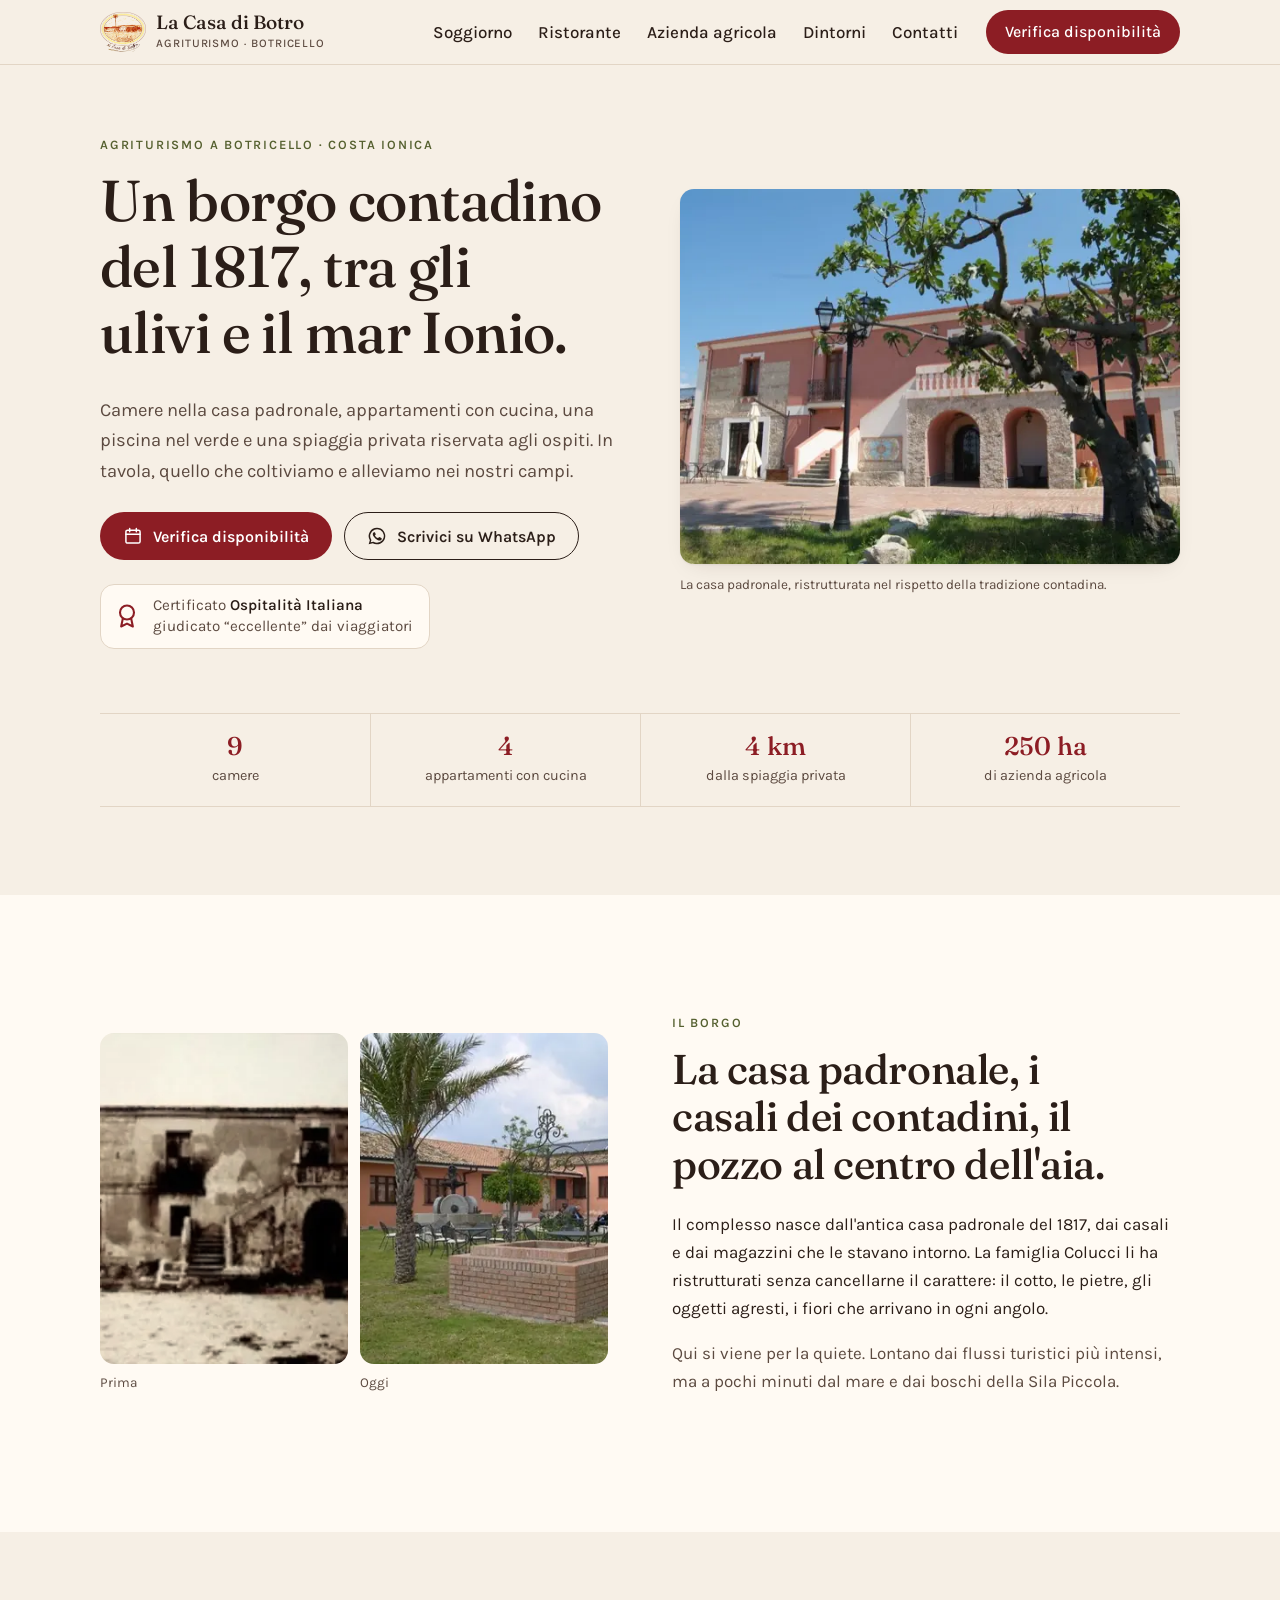
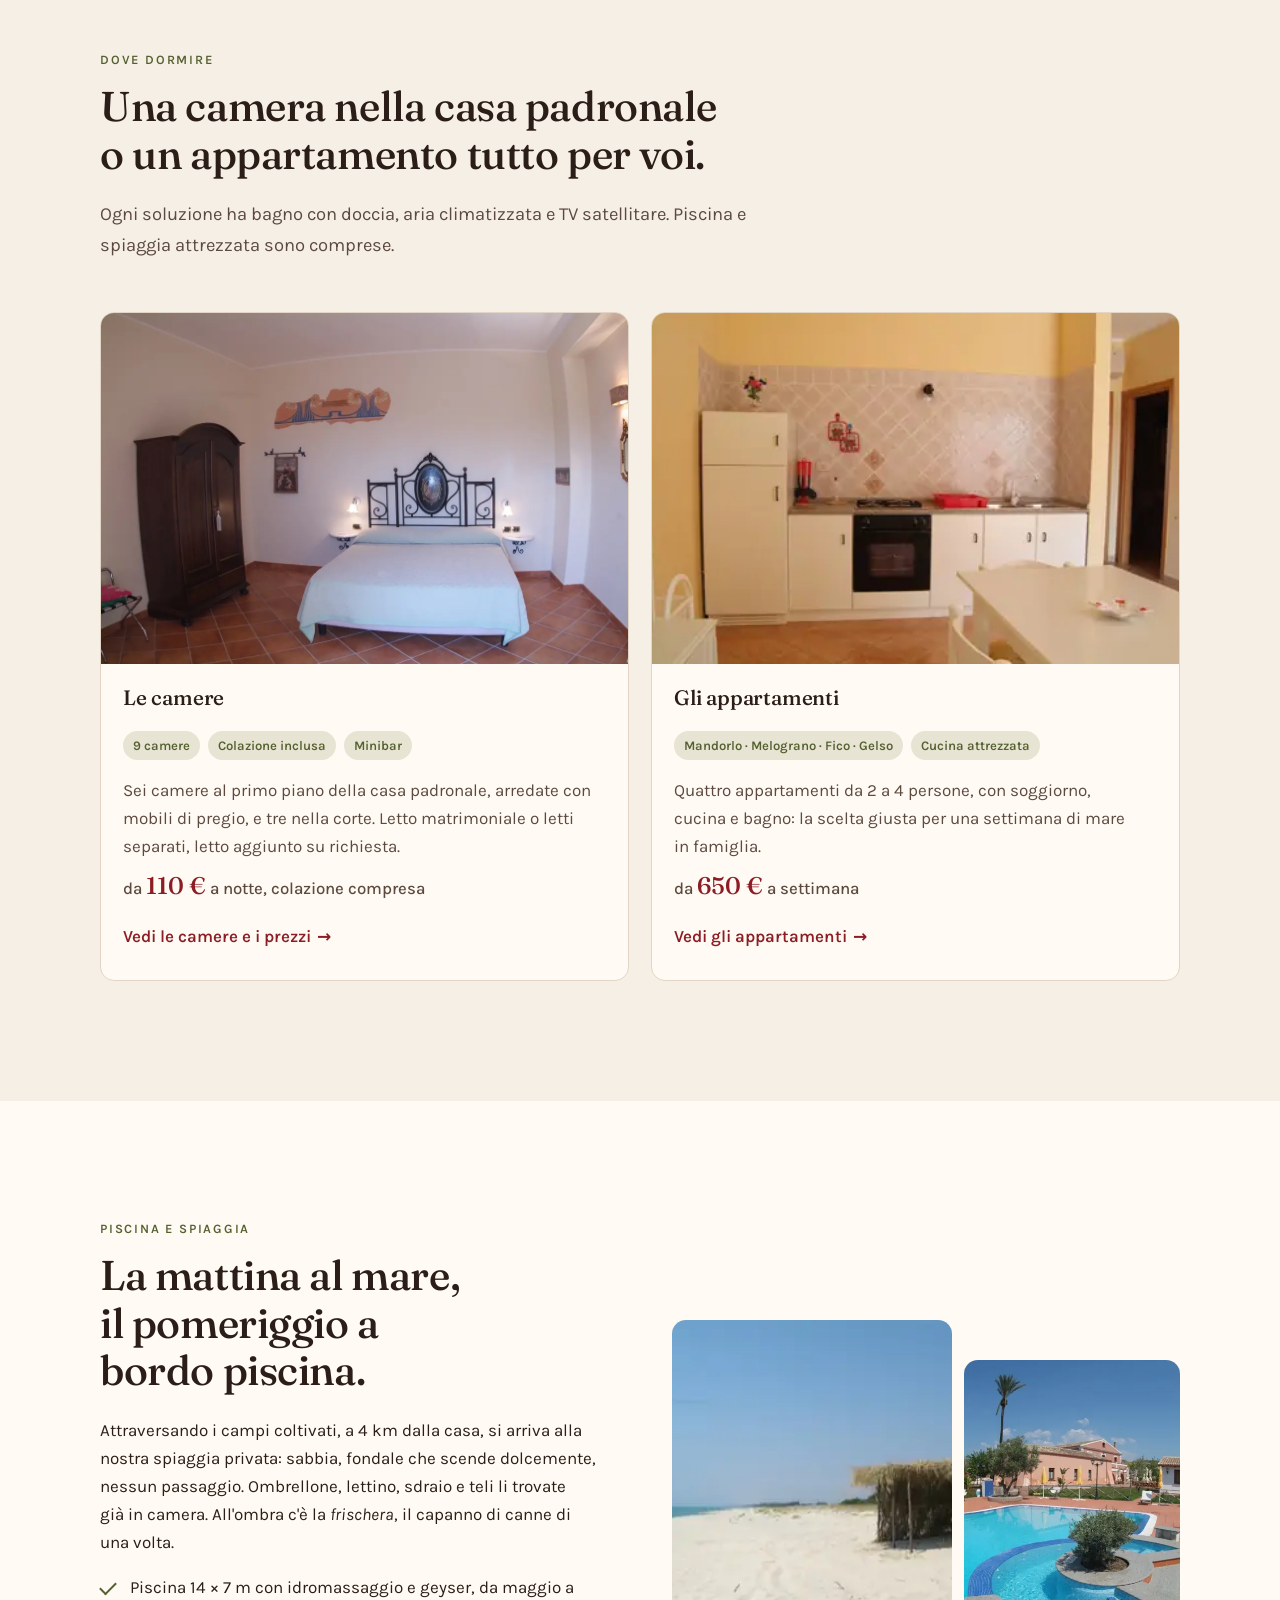
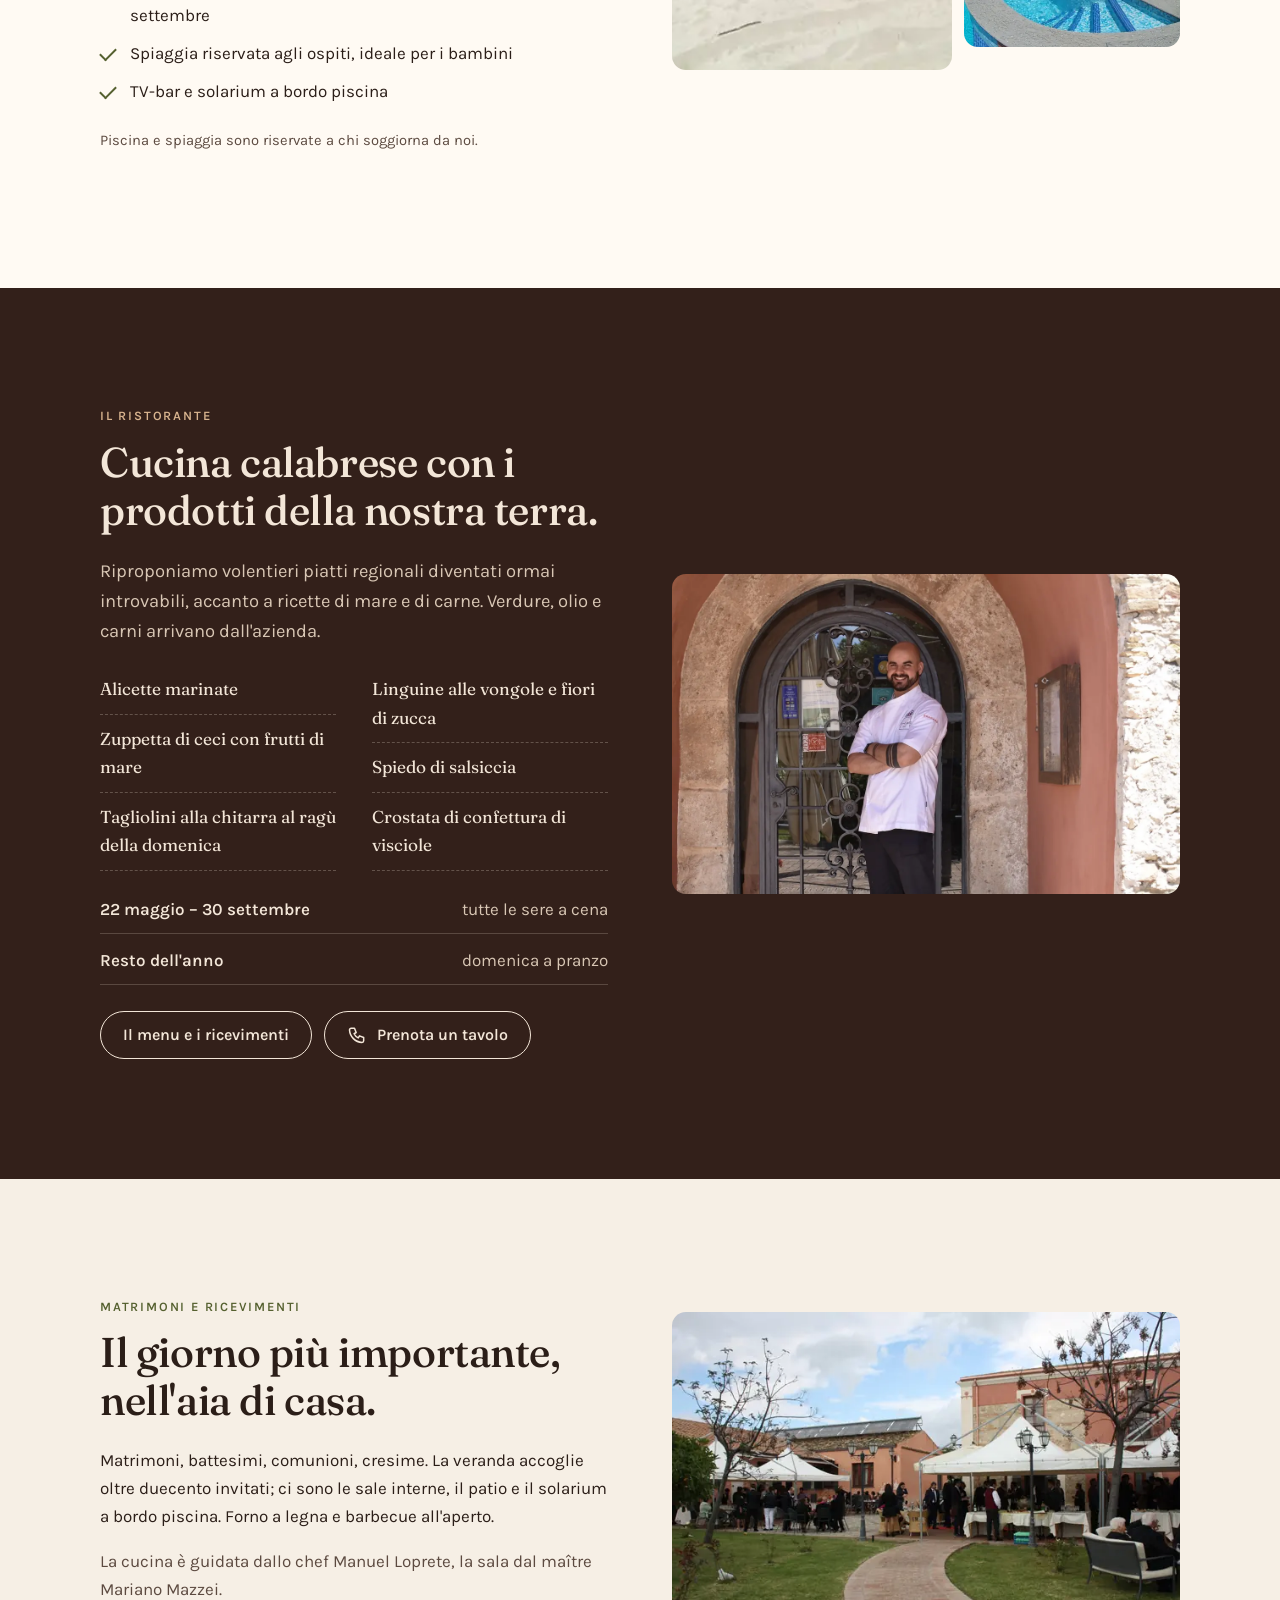
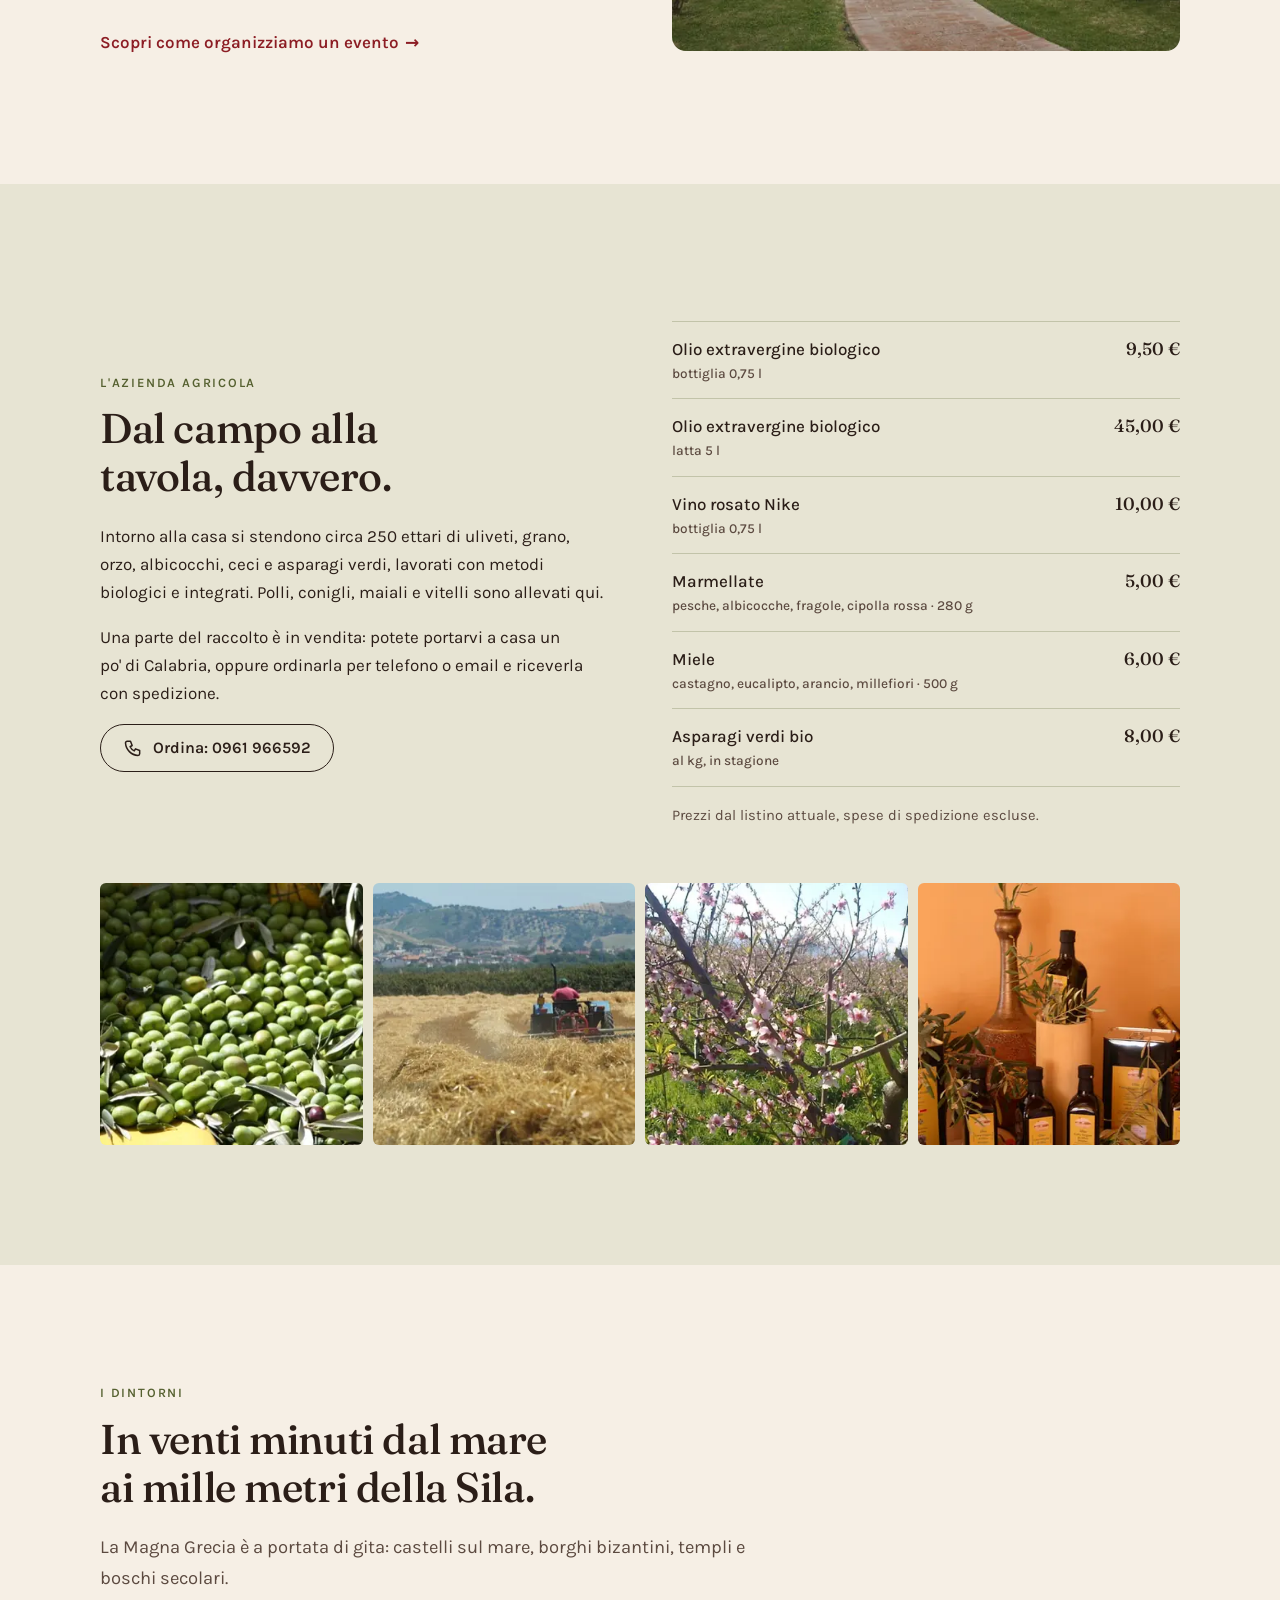
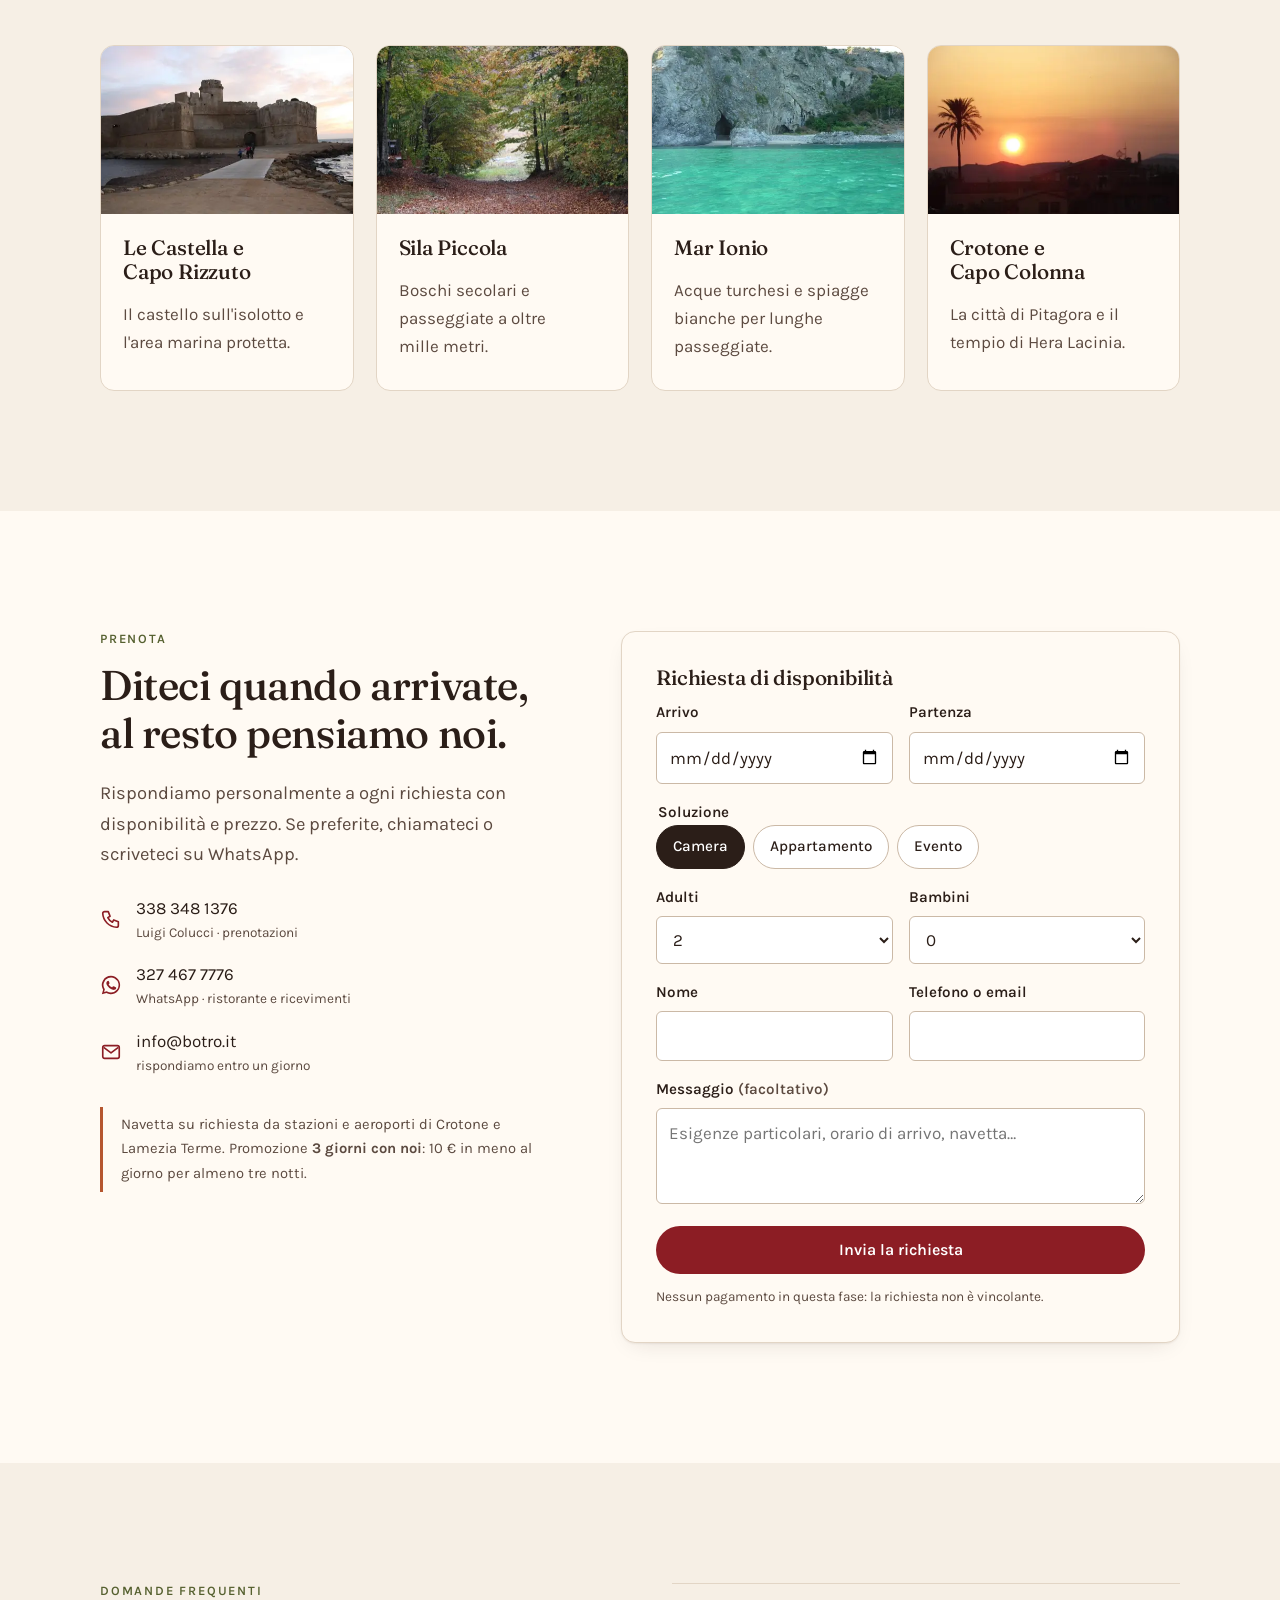
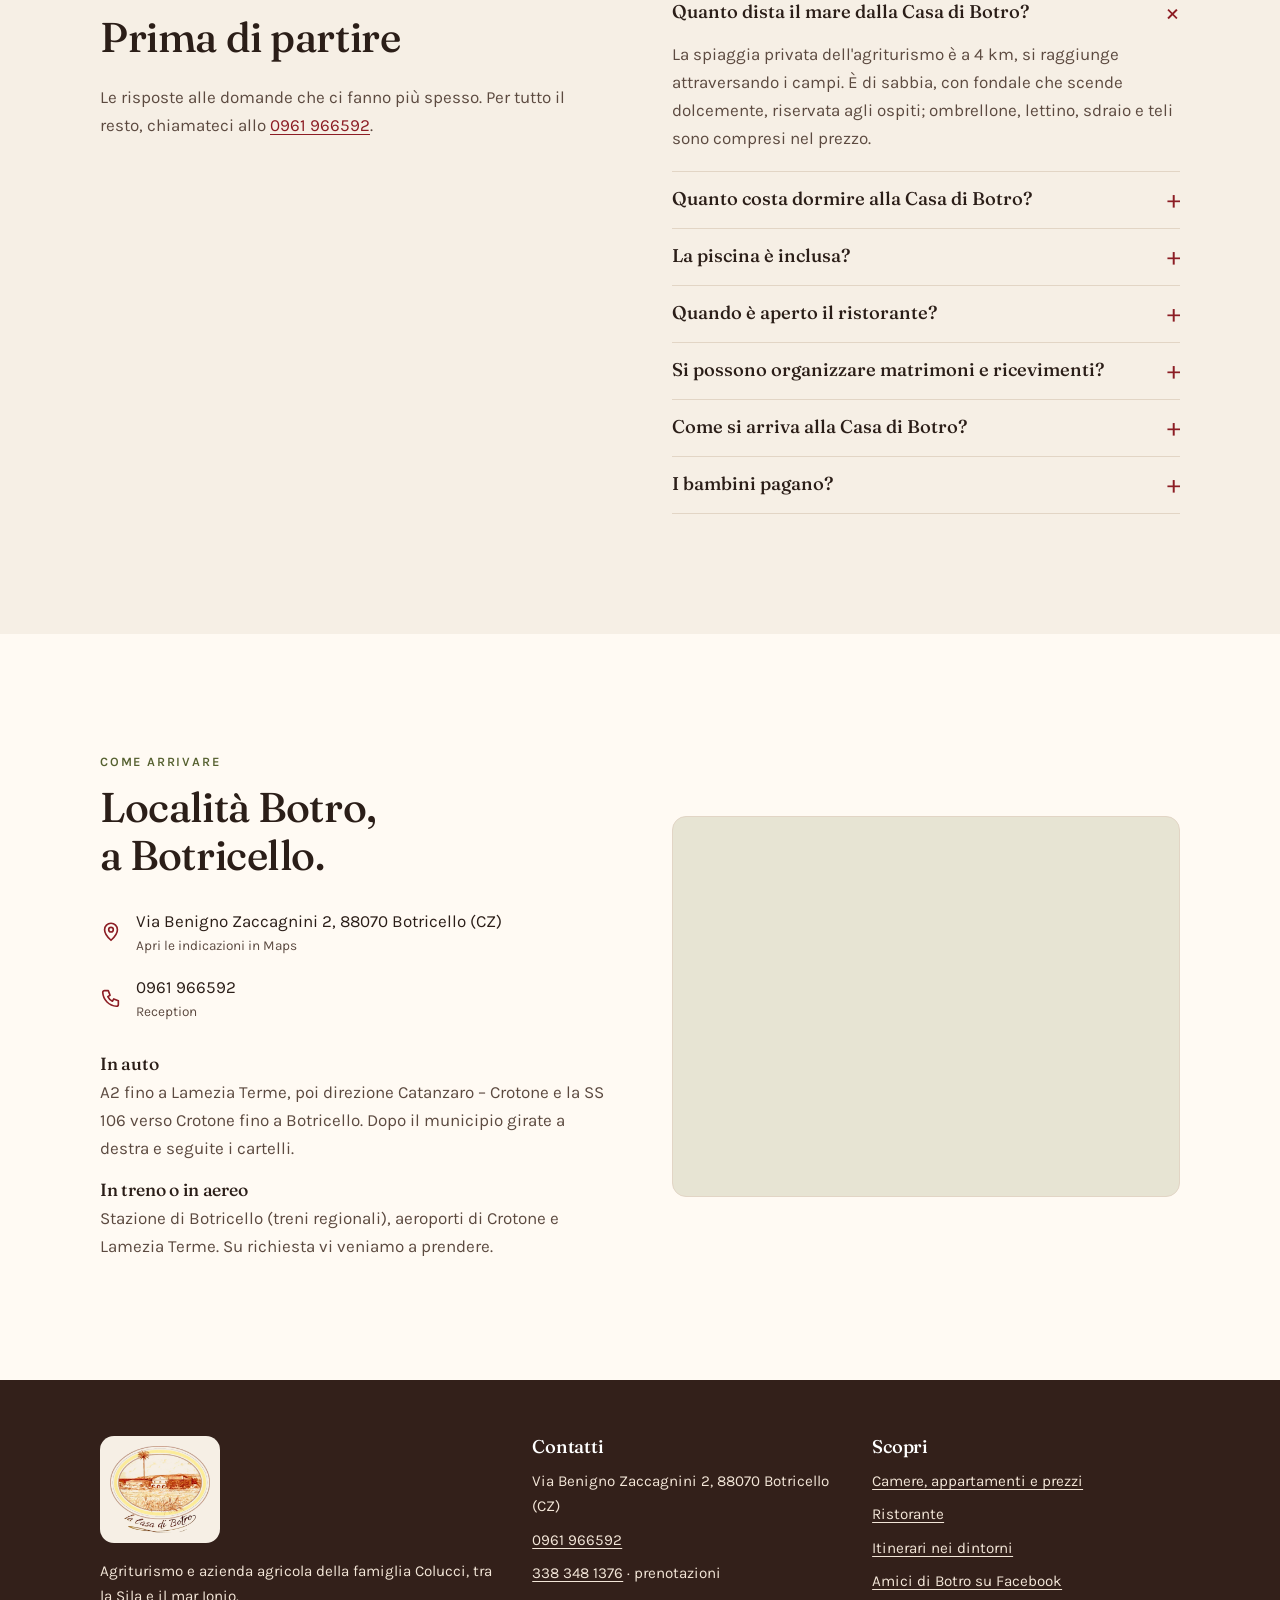
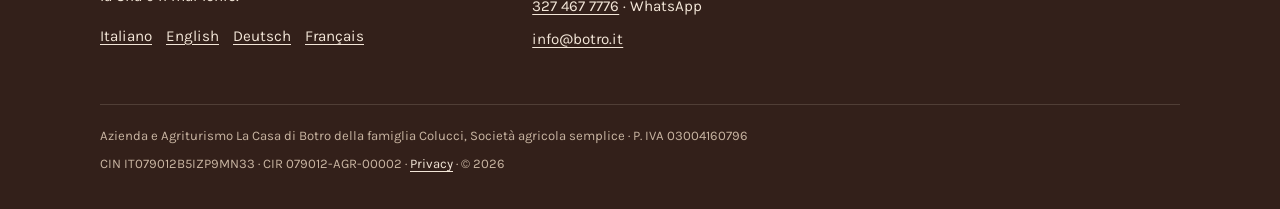
==== commit 17848ae6: "Header mobile, menu a tutto schermo, SEO e GEO Co-Authored-By: Claude Opus 5.5 <noreply@anthropic.co" ====
--- a/index.html
+++ b/index.html
@@ -6,6 +6,24 @@
 <meta name="robots" content="noindex">
 <title>La Casa di Botro · Agriturismo a Botricello, mare Ionio e Sila</title>
 <meta name="description" content="Agriturismo in un borgo contadino del 1817 a Botricello (CZ): camere e appartamenti, piscina, spiaggia privata, ristorante con i prodotti dell'azienda agricola.">
+<!--seo-->
+<link rel="canonical" href="https://fraspin02.github.io/la-casa-di-botro-bozza/">
+<meta property="og:type" content="website">
+<meta property="og:locale" content="it_IT">
+<meta property="og:site_name" content="La Casa di Botro">
+<meta property="og:title" content="La Casa di Botro · Agriturismo a Botricello, mare Ionio e Sila">
+<meta property="og:description" content="Agriturismo in un borgo contadino del 1817 a Botricello (CZ): camere e appartamenti, piscina, spiaggia privata, ristorante con i prodotti dell'azienda agricola.">
+<meta property="og:url" content="https://fraspin02.github.io/la-casa-di-botro-bozza/">
+<meta property="og:image" content="https://fraspin02.github.io/la-casa-di-botro-bozza/img/og.jpg">
+<meta property="og:image:width" content="1200">
+<meta property="og:image:height" content="630">
+<meta property="og:image:alt" content="La casa padronale della Casa di Botro a Botricello">
+<meta name="twitter:card" content="summary_large_image">
+<meta name="geo.region" content="IT-CZ">
+<meta name="geo.placename" content="Botricello">
+<meta name="geo.position" content="38.93079;16.85526">
+<meta name="ICBM" content="38.93079, 16.85526">
+<!--/seo-->
 <meta name="theme-color" content="#f6efe5">
 <link rel="icon" href="favicon.png">
 <link rel="preconnect" href="https://fonts.googleapis.com">
@@ -13,6 +31,77 @@
 <link rel="stylesheet" href="https://fonts.googleapis.com/css2?family=Fraunces:opsz,wght@9..144,400;9..144,500&family=Karla:wght@400;500;600&display=swap">
 <link rel="preload" as="image" href="img/casa.webp" imagesrcset="img/casa-s.webp 480w, img/casa.webp 640w" imagesizes="(min-width: 860px) 48vw, 100vw">
 <link rel="stylesheet" href="style.css">
+<script type="application/ld+json">
+{
+  "@context": "https://schema.org",
+  "@graph": [
+    {
+      "@type": ["LodgingBusiness", "LocalBusiness"],
+      "@id": "https://fraspin02.github.io/la-casa-di-botro-bozza/#agriturismo",
+      "name": "La Casa di Botro",
+      "alternateName": "Agriturismo La Casa di Botro",
+      "description": "Agriturismo e azienda agricola della famiglia Colucci a Botricello (CZ), in un borgo rurale con casa padronale del 1817: 9 camere, 4 appartamenti, piscina con idromassaggio, spiaggia privata a 4 km e ristorante di cucina calabrese.",
+      "url": "https://fraspin02.github.io/la-casa-di-botro-bozza/",
+      "image": ["https://fraspin02.github.io/la-casa-di-botro-bozza/img/og.jpg", "https://fraspin02.github.io/la-casa-di-botro-bozza/img/camera-suite.webp", "https://fraspin02.github.io/la-casa-di-botro-bozza/img/piscina.webp"],
+      "logo": "https://fraspin02.github.io/la-casa-di-botro-bozza/img/logo.webp",
+      "telephone": "+39 0961 966592",
+      "email": "info@botro.it",
+      "address": {"@type": "PostalAddress", "streetAddress": "Via Benigno Zaccagnini 2", "postalCode": "88070", "addressLocality": "Botricello", "addressRegion": "CZ", "addressCountry": "IT"},
+      "geo": {"@type": "GeoCoordinates", "latitude": 38.93079, "longitude": 16.85526},
+      "hasMap": "https://www.google.com/maps/dir/?api=1&destination=38.93079,16.85526",
+      "priceRange": "110–240 € a notte per camera, 650–1.200 € a settimana per appartamento",
+      "currenciesAccepted": "EUR",
+      "numberOfRooms": 13,
+      "award": "Marchio Ospitalità Italiana (Isnart)",
+      "amenityFeature": [
+        {"@type": "LocationFeatureSpecification", "name": "Piscina con idromassaggio e geyser", "value": true},
+        {"@type": "LocationFeatureSpecification", "name": "Spiaggia privata attrezzata", "value": true},
+        {"@type": "LocationFeatureSpecification", "name": "Ristorante", "value": true},
+        {"@type": "LocationFeatureSpecification", "name": "Aria condizionata", "value": true},
+        {"@type": "LocationFeatureSpecification", "name": "Parcheggio privato", "value": true},
+        {"@type": "LocationFeatureSpecification", "name": "Navetta da stazioni e aeroporti", "value": true},
+        {"@type": "LocationFeatureSpecification", "name": "Ascensore e accessibilità senza barriere", "value": true},
+        {"@type": "LocationFeatureSpecification", "name": "Internet point", "value": true}
+      ],
+      "containedInPlace": {"@type": "City", "name": "Botricello"},
+      "sameAs": ["https://www.botro.it/", "https://www.facebook.com/group.php?gid=57984492668"],
+      "vatID": "IT03004160796"
+    },
+    {
+      "@type": "Restaurant",
+      "@id": "https://fraspin02.github.io/la-casa-di-botro-bozza/#ristorante",
+      "name": "Ristorante La Casa di Botro",
+      "servesCuisine": ["Calabrese", "Mediterranea"],
+      "acceptsReservations": true,
+      "menu": "https://fraspin02.github.io/la-casa-di-botro-bozza/tavola.html#menu",
+      "telephone": "+39 0961 966592",
+      "address": {"@type": "PostalAddress", "streetAddress": "Via Benigno Zaccagnini 2", "postalCode": "88070", "addressLocality": "Botricello", "addressRegion": "CZ", "addressCountry": "IT"},
+      "geo": {"@type": "GeoCoordinates", "latitude": 38.93079, "longitude": 16.85526},
+      "containedInPlace": {"@id": "https://fraspin02.github.io/la-casa-di-botro-bozza/#agriturismo"}
+    },
+    {
+      "@type": "WebSite",
+      "@id": "https://fraspin02.github.io/la-casa-di-botro-bozza/#sito",
+      "url": "https://fraspin02.github.io/la-casa-di-botro-bozza/",
+      "name": "La Casa di Botro",
+      "inLanguage": "it-IT",
+      "publisher": {"@id": "https://fraspin02.github.io/la-casa-di-botro-bozza/#agriturismo"}
+    },
+    {
+      "@type": "FAQPage",
+      "mainEntity": [
+        {"@type": "Question", "name": "Quanto dista il mare dalla Casa di Botro?", "acceptedAnswer": {"@type": "Answer", "text": "La spiaggia privata dell'agriturismo è a 4 km, si raggiunge attraversando i campi. È di sabbia, con fondale che scende dolcemente, riservata agli ospiti; ombrellone, lettino, sdraio e teli sono compresi nel prezzo."}},
+        {"@type": "Question", "name": "Quanto costa dormire alla Casa di Botro?", "acceptedAnswer": {"@type": "Answer", "text": "Le camere costano da 110 a 240 € a notte per camera, colazione compresa, secondo tipo di camera e stagione. Gli appartamenti con cucina costano da 650 a 1.200 € a settimana. Con la promozione 3 giorni con noi, da tre notti in su, si risparmiano 10 € al giorno."}},
+        {"@type": "Question", "name": "La piscina è inclusa?", "acceptedAnswer": {"@type": "Answer", "text": "Sì. La piscina di 14 × 7 metri con idromassaggio e geyser è aperta da maggio a settembre ed è riservata a chi soggiorna in camere e appartamenti."}},
+        {"@type": "Question", "name": "Quando è aperto il ristorante?", "acceptedAnswer": {"@type": "Answer", "text": "Dal 22 maggio al 30 settembre il ristorante è aperto tutte le sere a cena; nel resto dell'anno la domenica a pranzo. Banchetti e cerimonie su richiesta tutto l'anno. La cucina è calabrese e mediterranea, con i prodotti dell'azienda agricola."}},
+        {"@type": "Question", "name": "Si possono organizzare matrimoni e ricevimenti?", "acceptedAnswer": {"@type": "Answer", "text": "Sì: matrimoni, battesimi, comunioni e cresime. La veranda accoglie oltre 200 invitati, con sale interne climatizzate, patio, solarium a bordo piscina, forno a legna e barbecue."}},
+        {"@type": "Question", "name": "Come si arriva alla Casa di Botro?", "acceptedAnswer": {"@type": "Answer", "text": "L'agriturismo è in via Benigno Zaccagnini 2 a Botricello (CZ), sulla costa ionica tra Catanzaro e Crotone, lungo la SS 106. Gli aeroporti più vicini sono Crotone e Lamezia Terme; su richiesta c'è una navetta da stazioni e aeroporti (Crotone 40 €, Lamezia Terme 65 € per tratta fino a 3 persone)."}},
+        {"@type": "Question", "name": "I bambini pagano?", "acceptedAnswer": {"@type": "Answer", "text": "Fino a 2 anni, in culla o letto aggiunto, i bambini sono gratis. Nelle camere il letto aggiunto oltre i 2 anni costa 30 € al giorno; negli appartamenti da 50 a 200 € a settimana secondo età e stagione."}}
+      ]
+    }
+  ]
+}
+</script>
 </head>
 <body>
 <svg width="0" height="0" style="position:absolute" aria-hidden="true">
@@ -22,16 +111,19 @@
   <symbol id="i-pin" viewBox="0 0 24 24"><g fill="none" stroke="currentColor" stroke-width="1.8"><path d="M12 21s-7-6.2-7-11.5a7 7 0 0 1 14 0C19 14.8 12 21 12 21z"/><circle cx="12" cy="9.5" r="2.5"/></g></symbol>
   <symbol id="i-mail" viewBox="0 0 24 24"><g fill="none" stroke="currentColor" stroke-width="1.8" stroke-linejoin="round"><rect x="3" y="5" width="18" height="14" rx="2"/><path d="m4 7 8 6 8-6"/></g></symbol>
   <symbol id="i-menu" viewBox="0 0 24 24"><path fill="none" stroke="currentColor" stroke-width="1.8" stroke-linecap="round" d="M4 7h16M4 12h16M4 17h16"/></symbol>
+  <symbol id="i-award" viewBox="0 0 24 24"><g fill="none" stroke="currentColor" stroke-width="1.8" stroke-linejoin="round"><circle cx="12" cy="9" r="6"/><path d="m8.5 13.8-1.5 7.2 5-2.5 5 2.5-1.5-7.2"/></g></symbol>
+  <symbol id="i-close"viewBox="0 0 24 24"><path fill="none" stroke="currentColor" stroke-width="1.8" stroke-linecap="round" d="M6 6l12 12M18 6 6 18"/></symbol>
 </svg>
 <a class="skip" href="#main">Vai al contenuto</a>
 
 <header class="site-header">
   <div class="wrap bar">
+    <button class="nav-toggle" aria-expanded="false" aria-controls="nav" aria-label="Apri il menu"><svg class="i-open"><use href="#i-menu"/></svg><svg class="i-close"><use href="#i-close"/></svg></button>
     <a class="brand" href="index.html">
       <img src="img/logo.webp" alt="" width="46" height="40">
       <span>La Casa di Botro<small>Agriturismo · Botricello</small></span>
     </a>
-    <button class="nav-toggle" aria-expanded="false" aria-controls="nav" aria-label="Apri il menu"><svg><use href="#i-menu"/></svg></button>
+    <a class="head-call" href="tel:+390961966592" aria-label="Chiama 0961 966592"><svg><use href="#i-phone"/></svg></a>
     <nav class="nav" id="nav" aria-label="Principale">
       <ul>
         <li><a href="soggiorno.html">Soggiorno</a></li>
@@ -41,6 +133,11 @@
         <li><a href="index.html#contatti">Contatti</a></li>
       </ul>
       <a class="btn btn-primary" href="index.html#prenota">Verifica disponibilità</a>
+      <div class="nav-contacts">
+        <a href="tel:+390961966592"><svg><use href="#i-phone"/></svg>0961 966592</a>
+        <a href="https://wa.me/393274677776"><svg><use href="#i-wa"/></svg>WhatsApp 327 467 7776</a>
+        <a href="https://www.google.com/maps/dir/?api=1&amp;destination=38.93079,16.85526"><svg><use href="#i-pin"/></svg>Via B. Zaccagnini 2, Botricello</a>
+      </div>
     </nav>
   </div>
 </header>
@@ -58,7 +155,7 @@
           <a class="btn btn-primary" href="#prenota"><svg><use href="#i-cal"/></svg>Verifica disponibilità</a>
           <a class="btn btn-ghost" href="https://wa.me/393274677776"><svg><use href="#i-wa"/></svg>Scrivici su WhatsApp</a>
         </div>
-        <p class="rating">Certificato <strong>Ospitalità Italiana</strong> · giudicato “eccellente” dai viaggiatori</p>
+        <p class="rating"><svg aria-hidden="true"><use href="#i-award"/></svg><span>Certificato <strong>Ospitalità Italiana</strong><br>giudicato “eccellente” dai viaggiatori</span></p>
       </div>
       <figure class="hero-photo">
         <img src="img/casa.webp" srcset="img/casa-s.webp 480w, img/casa.webp 640w" sizes="(min-width: 860px) 48vw, 100vw" width="640" height="428" alt="La casa padronale della Casa di Botro, intonaco rosa e archi in pietra, con un grande albero nell'aia" fetchpriority="high">
@@ -296,7 +393,26 @@
   </div>
 </section>
 
-<section class="sec" id="contatti">
+<section class="sec" id="domande">
+  <div class="wrap split" style="align-items:start">
+    <div class="reveal">
+      <p class="eyebrow">Domande frequenti</p>
+      <h2>Prima di partire</h2>
+      <p class="muted">Le risposte alle domande che ci fanno più spesso. Per tutto il resto, chiamateci allo <a href="tel:+390961966592">0961 966592</a>.</p>
+    </div>
+    <div class="faq reveal">
+      <details open><summary>Quanto dista il mare dalla Casa di Botro?</summary><p>La spiaggia privata dell'agriturismo è a 4 km, si raggiunge attraversando i campi. È di sabbia, con fondale che scende dolcemente, riservata agli ospiti; ombrellone, lettino, sdraio e teli sono compresi nel prezzo.</p></details>
+      <details><summary>Quanto costa dormire alla Casa di Botro?</summary><p>Le camere costano da 110 a 240 € a notte per camera, colazione compresa, secondo tipo di camera e stagione. Gli appartamenti con cucina costano da 650 a 1.200 € a settimana. Con la promozione 3 giorni con noi, da tre notti in su, si risparmiano 10 € al giorno.</p></details>
+      <details><summary>La piscina è inclusa?</summary><p>Sì. La piscina di 14 × 7 metri con idromassaggio e geyser è aperta da maggio a settembre ed è riservata a chi soggiorna in camere e appartamenti.</p></details>
+      <details><summary>Quando è aperto il ristorante?</summary><p>Dal 22 maggio al 30 settembre il ristorante è aperto tutte le sere a cena; nel resto dell'anno la domenica a pranzo. Banchetti e cerimonie su richiesta tutto l'anno. La cucina è calabrese e mediterranea, con i prodotti dell'azienda agricola.</p></details>
+      <details><summary>Si possono organizzare matrimoni e ricevimenti?</summary><p>Sì: matrimoni, battesimi, comunioni e cresime. La veranda accoglie oltre 200 invitati, con sale interne climatizzate, patio, solarium a bordo piscina, forno a legna e barbecue.</p></details>
+      <details><summary>Come si arriva alla Casa di Botro?</summary><p>L'agriturismo è in via Benigno Zaccagnini 2 a Botricello (CZ), sulla costa ionica tra Catanzaro e Crotone, lungo la SS 106. Gli aeroporti più vicini sono Crotone e Lamezia Terme; su richiesta c'è una navetta da stazioni e aeroporti (Crotone 40 €, Lamezia Terme 65 € per tratta fino a 3 persone).</p></details>
+      <details><summary>I bambini pagano?</summary><p>Fino a 2 anni, in culla o letto aggiunto, i bambini sono gratis. Nelle camere il letto aggiunto oltre i 2 anni costa 30 € al giorno; negli appartamenti da 50 a 200 € a settimana secondo età e stagione.</p></details>
+    </div>
+  </div>
+</section>
+
+<section class="sec sec-alt" id="contatti">
   <div class="wrap split">
     <div class="reveal">
       <p class="eyebrow">Come arrivare</p>
@@ -353,12 +469,6 @@
   </div>
 </footer>
 
-<nav class="mbar" aria-label="Azioni rapide">
-  <a href="tel:+390961966592"><svg><use href="#i-phone"/></svg>Chiama</a>
-  <a href="https://wa.me/393274677776"><svg><use href="#i-wa"/></svg>WhatsApp</a>
-  <a class="main" href="index.html#prenota"><svg><use href="#i-cal"/></svg>Prenota</a>
-</nav>
-
 <script src="main.js" defer></script>
 </body>
 </html>
--- a/style.css
+++ b/style.css
@@ -32,7 +32,6 @@
   background: var(--bg);
   color: var(--ink);
   font: 400 1.0625rem/1.65 var(--sans);
-  padding-bottom: 72px; /* barra azioni mobile */
 }
 img { display: block; max-width: 100%; height: auto; }
 a { color: var(--bordeaux); text-underline-offset: 3px; }
@@ -73,38 +72,64 @@
 .link-arrow:hover::after { transform: translateX(3px); }
 
 /* Header */
-.site-header { position: sticky; top: 0; z-index: 40; background: rgb(246 239 229 / .94); backdrop-filter: blur(8px); border-bottom: 1px solid var(--line); }
-.bar { display: flex; align-items: center; justify-content: space-between; gap: 16px; min-height: 64px; }
+/* niente backdrop-filter: renderebbe l'header il riferimento del menu fisso a tutto schermo */
+.site-header { position: sticky; top: 0; z-index: 50; background: var(--bg); border-bottom: 1px solid var(--line); }
+.bar { display: grid; grid-template-columns: 48px 1fr 48px; align-items: center; gap: 8px; min-height: 64px; }
+.bar .nav-toggle { grid-column: 1; grid-row: 1; justify-self: start; margin-left: -8px; }
+.bar .brand { grid-column: 2; grid-row: 1; justify-self: center; }
+.head-call { grid-column: 3; grid-row: 1; justify-self: end; margin-right: -8px; display: inline-flex; align-items: center; justify-content: center; width: 48px; height: 48px; border-radius: var(--r); color: var(--bordeaux); }
+.head-call svg { width: 24px; height: 24px; }
 .brand { display: flex; align-items: center; gap: 10px; text-decoration: none; color: var(--ink); }
 .brand img { width: 46px; height: auto; }
 .brand span { font: 500 1.2rem/1 var(--serif); }
 .brand small { display: block; font: 500 .72rem/1.2 var(--sans); letter-spacing: .08em; text-transform: uppercase; color: var(--ink-2); margin-top: 4px; }
 .nav-toggle { display: inline-flex; align-items: center; justify-content: center; width: 48px; height: 48px; border: 0; background: transparent; color: var(--ink); border-radius: var(--r); cursor: pointer; }
 .nav-toggle svg { width: 26px; height: 26px; }
+.nav-toggle .i-close, .nav-toggle[aria-expanded="true"] .i-open { display: none; }
+.nav-toggle[aria-expanded="true"] .i-close { display: block; }
 .nav { display: none; }
 .nav ul { list-style: none; margin: 0; padding: 0; }
 .nav a { color: var(--ink); text-decoration: none; font-weight: 500; white-space: nowrap; }
 .nav a[aria-current="page"] { color: var(--bordeaux); }
-.nav.open { display: block; position: absolute; left: 0; right: 0; top: 100%; background: var(--surface); border-bottom: 1px solid var(--line); box-shadow: var(--shadow); padding: 8px var(--gutter) 20px; }
-.nav.open li a { display: block; padding: 14px 0; border-bottom: 1px solid var(--line); font-size: 1.1rem; }
-.nav.open .btn { margin-top: 16px; width: 100%; }
+/* Menu mobile a tutto schermo: sotto logo e pulsante, sopra la pagina */
+.nav.open {
+  display: flex; flex-direction: column; position: fixed; inset: 0; z-index: -1;
+  background: var(--bg); overflow-y: auto; overscroll-behavior: contain;
+  padding: 96px var(--gutter) calc(32px + env(safe-area-inset-bottom));
+  animation: nav-in .22s ease-out;
+}
+.nav.open ul { border-top: 1px solid var(--line); }
+.nav.open li a { display: block; padding: 18px 0; border-bottom: 1px solid var(--line); font: 500 1.7rem/1.2 var(--serif); }
+.nav.open .btn { margin-top: 28px; width: 100%; }
+.nav-contacts { display: none; }
+.nav.open .nav-contacts { display: grid; gap: 12px; margin-top: auto; padding-top: 32px; }
+.nav-contacts a { display: flex; align-items: center; gap: 12px; min-height: 44px; color: var(--ink); text-decoration: none; font-weight: 500; }
+.nav-contacts svg { width: 22px; height: 22px; color: var(--bordeaux); }
 .nav .btn { color: #fff; }
+html.menu-open { overflow: hidden; }
+@keyframes nav-in { from { opacity: 0; } to { opacity: 1; } }
+@media (prefers-reduced-motion: reduce) { .nav.open { animation: none; } }
 
 @media (min-width: 960px) {
-  .nav-toggle { display: none; }
-  .nav, .nav.open { display: flex; position: static; background: none; border: 0; box-shadow: none; padding: 0; align-items: center; gap: 28px; }
+  .bar { display: flex; justify-content: space-between; gap: 16px; }
+  .nav-toggle, .head-call { display: none; }
+  .nav, .nav.open { display: flex; flex-direction: row; position: static; z-index: auto; background: none; border: 0; box-shadow: none; padding: 0; align-items: center; gap: 28px; animation: none; overflow: visible; }
+  .nav.open ul { border: 0; }
+  .nav.open .nav-contacts { display: none; }
   .nav ul { display: flex; gap: 26px; }
-  .nav.open li a { display: inline; padding: 0; border: 0; font-size: 1rem; }
+  .nav.open li a { display: inline; padding: 0; border: 0; font: 500 1rem/1.65 var(--sans); }
   .nav a:not(.btn):hover { color: var(--bordeaux); }
   .nav .btn, .nav.open .btn { margin: 0; width: auto; min-height: 44px; padding: 10px 18px; }
 }
 
-/* Barra azioni mobile */
-.mbar { position: fixed; left: 0; right: 0; bottom: 0; z-index: 45; display: grid; grid-template-columns: repeat(3, 1fr); background: var(--surface); border-top: 1px solid var(--line); padding-bottom: env(safe-area-inset-bottom); }
-.mbar a { display: flex; flex-direction: column; align-items: center; justify-content: center; gap: 3px; min-height: 60px; text-decoration: none; color: var(--ink); font: 600 .8rem/1 var(--sans); }
-.mbar a svg { width: 22px; height: 22px; }
-.mbar a.main { background: var(--bordeaux); color: #fff; }
-@media (min-width: 960px) { .mbar { display: none; } body { padding-bottom: 0; } }
+/* FAQ */
+.faq details { border-bottom: 1px solid var(--line); }
+.faq details:first-child { border-top: 1px solid var(--line); }
+.faq summary { display: flex; justify-content: space-between; align-items: center; gap: 16px; min-height: 56px; padding: 14px 0; cursor: pointer; list-style: none; font: 500 1.15rem/1.35 var(--serif); }
+.faq summary::-webkit-details-marker { display: none; }
+.faq summary::after { content: "+"; font: 400 1.6rem/1 var(--sans); color: var(--bordeaux); flex: none; transition: transform .2s; }
+.faq details[open] summary::after { transform: rotate(45deg); }
+.faq details p { margin: 0 0 18px; color: var(--ink-2); max-width: 60ch; }
 
 /* Hero */
 .hero { padding-block: clamp(28px, 6vw, 72px) clamp(40px, 7vw, 88px); }
@@ -113,7 +138,9 @@
 .hero-photo { position: relative; margin: 0; }
 .hero-photo img { width: 100%; aspect-ratio: 4 / 3; object-fit: cover; border-radius: var(--r-lg); box-shadow: var(--shadow); }
 .hero-photo figcaption { font-size: .85rem; color: var(--ink-2); margin-top: 10px; }
-.rating { display: flex; align-items: center; gap: 10px; margin-top: 22px; font-size: .95rem; color: var(--ink-2); }
+.rating { display: inline-flex; align-items: center; gap: 12px; margin: 24px 0 0; padding: 10px 16px 10px 12px; border: 1px solid var(--line); border-radius: var(--r-lg); background: var(--surface); font-size: .95rem; line-height: 1.4; color: var(--ink-2); }
+.rating svg { width: 28px; height: 28px; flex: none; color: var(--bordeaux); }
+.rating strong { color: var(--ink); font-weight: 600; }
 .rating img { width: 34px; }
 @media (min-width: 860px) {
   .hero-grid { grid-template-columns: 1.05fr 1fr; gap: 56px; }
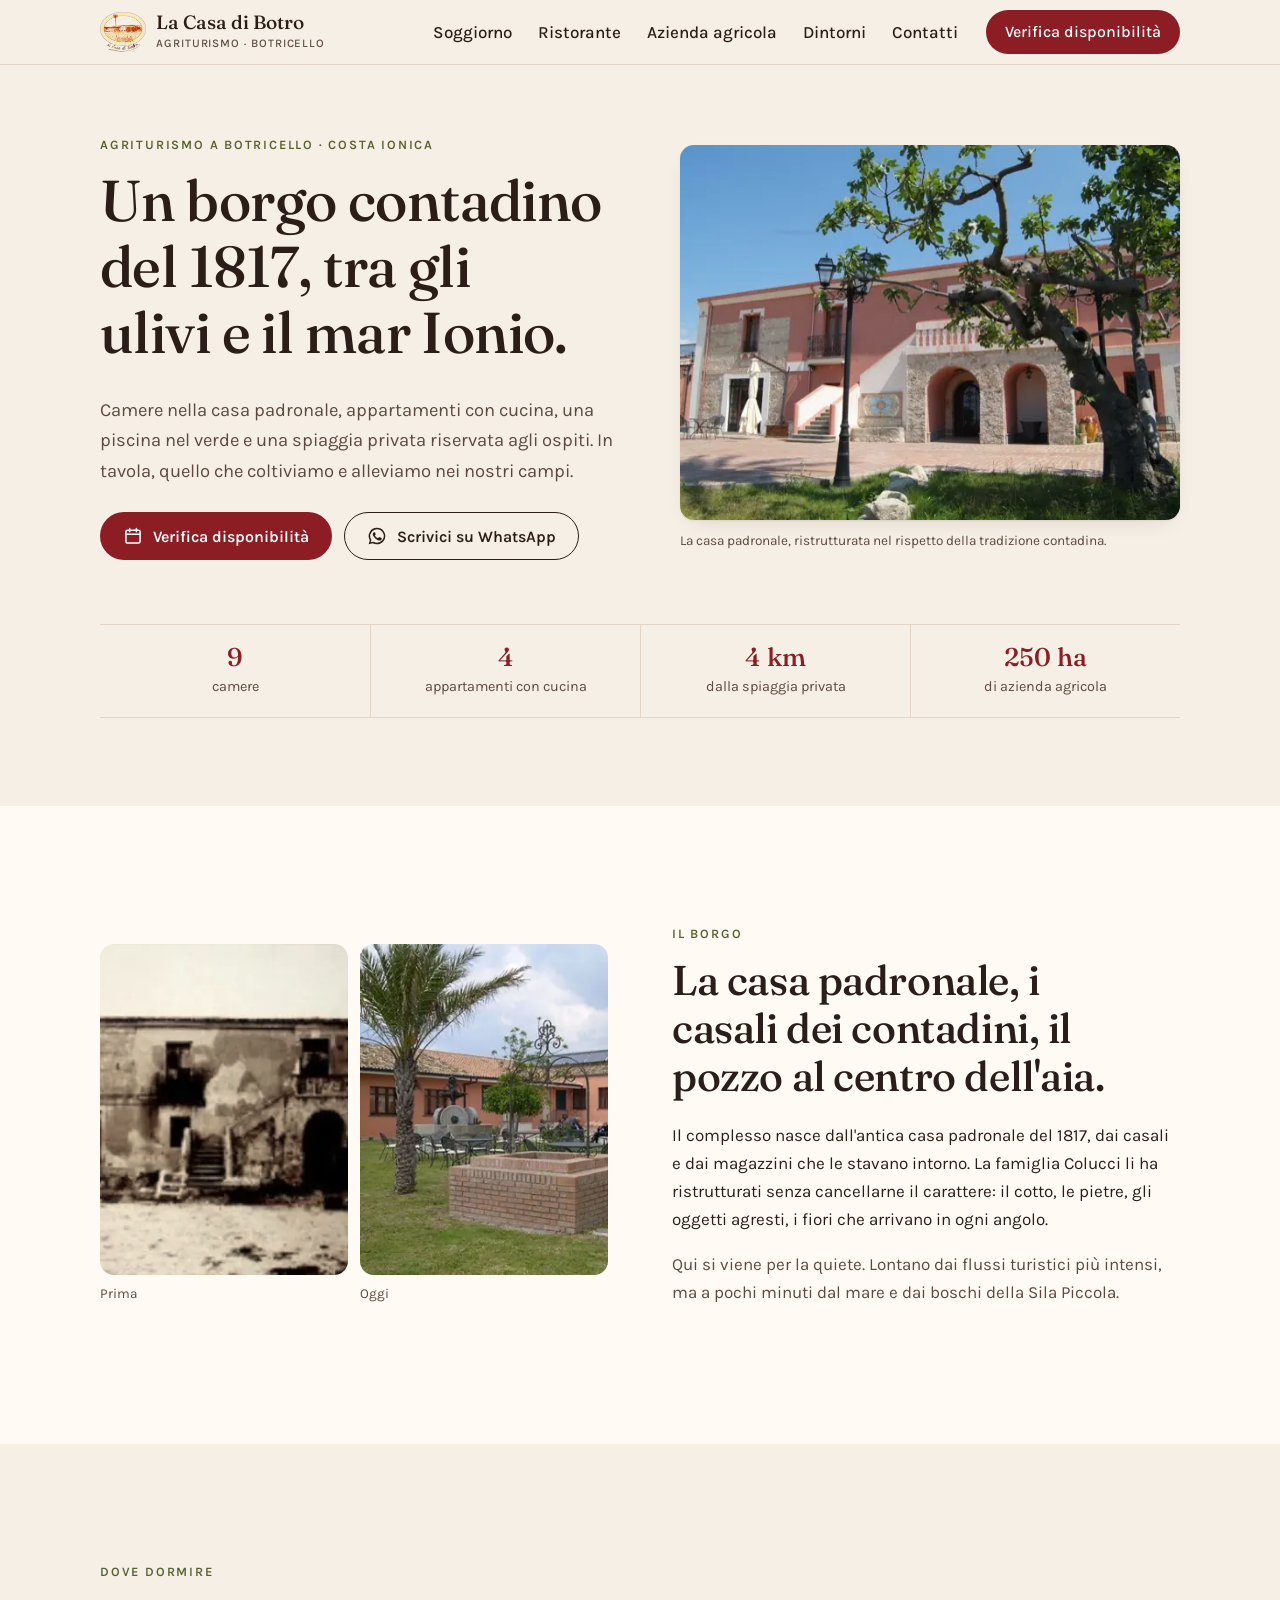
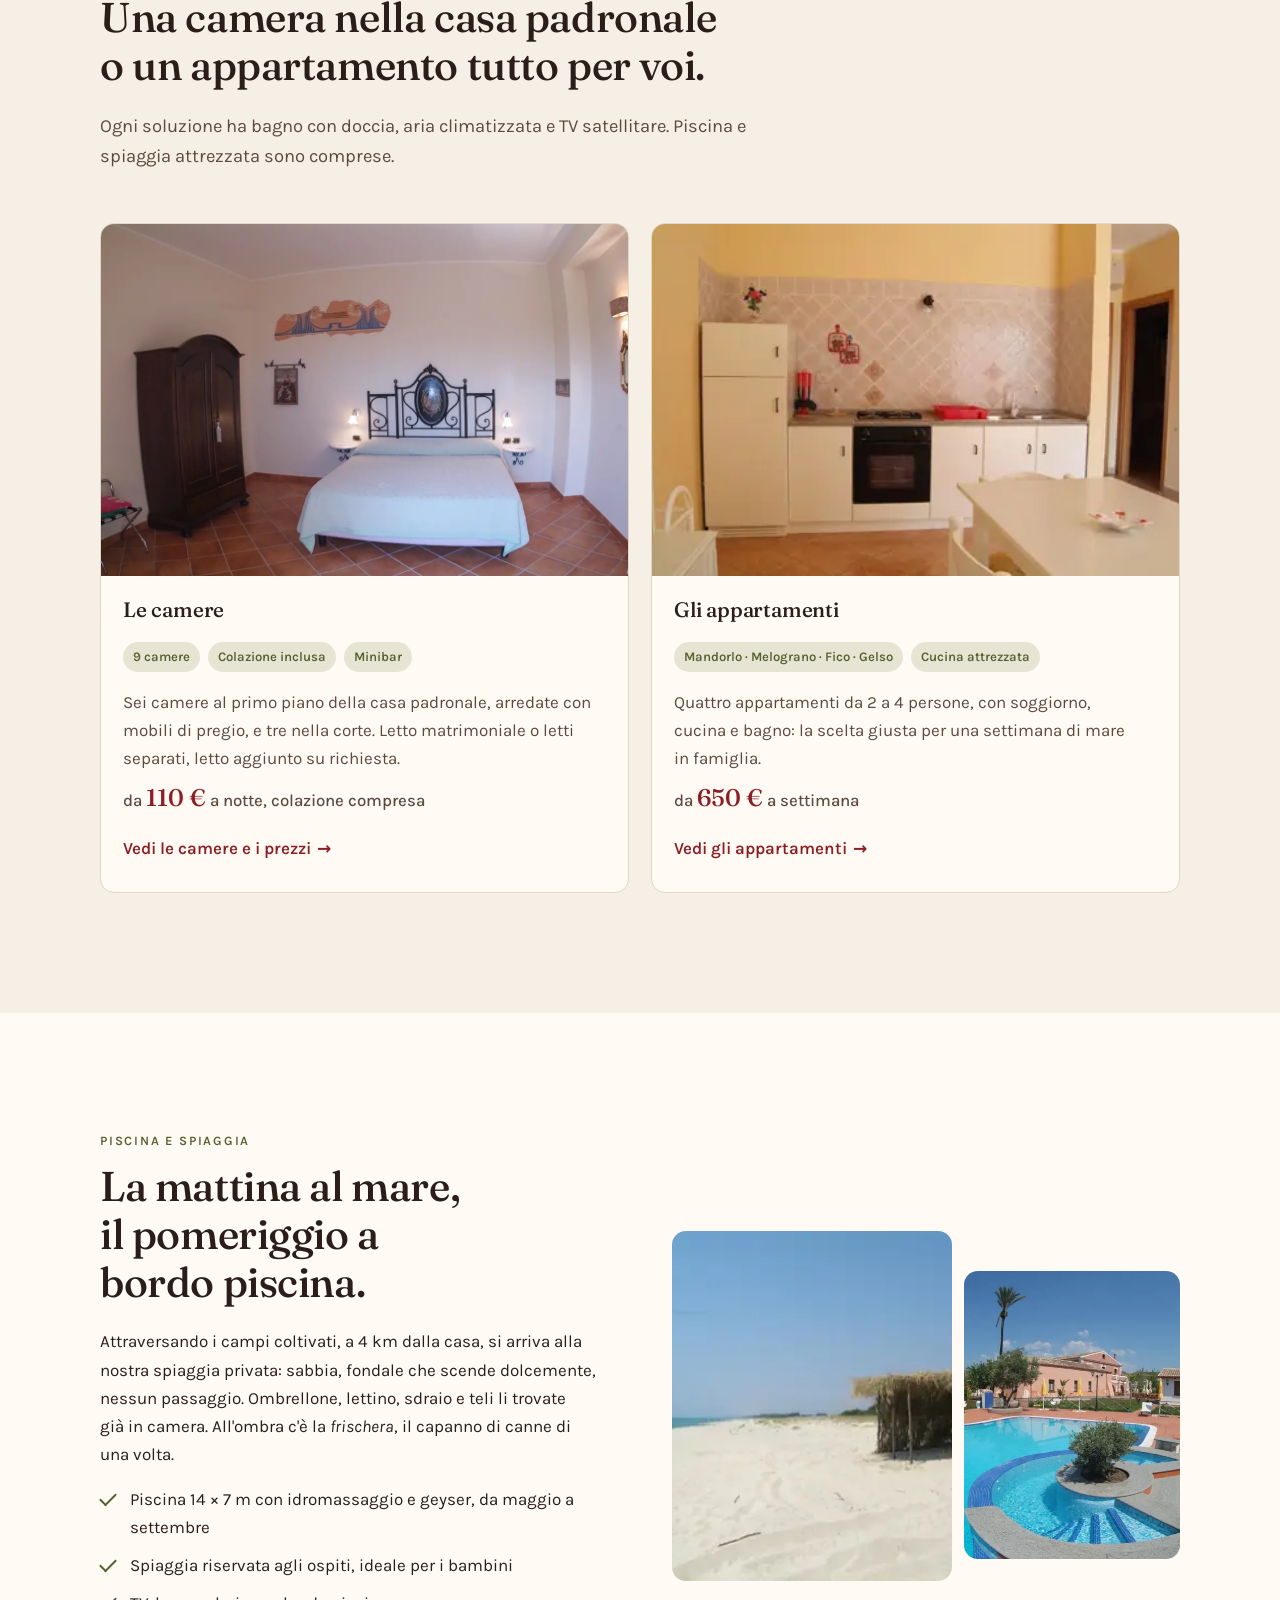
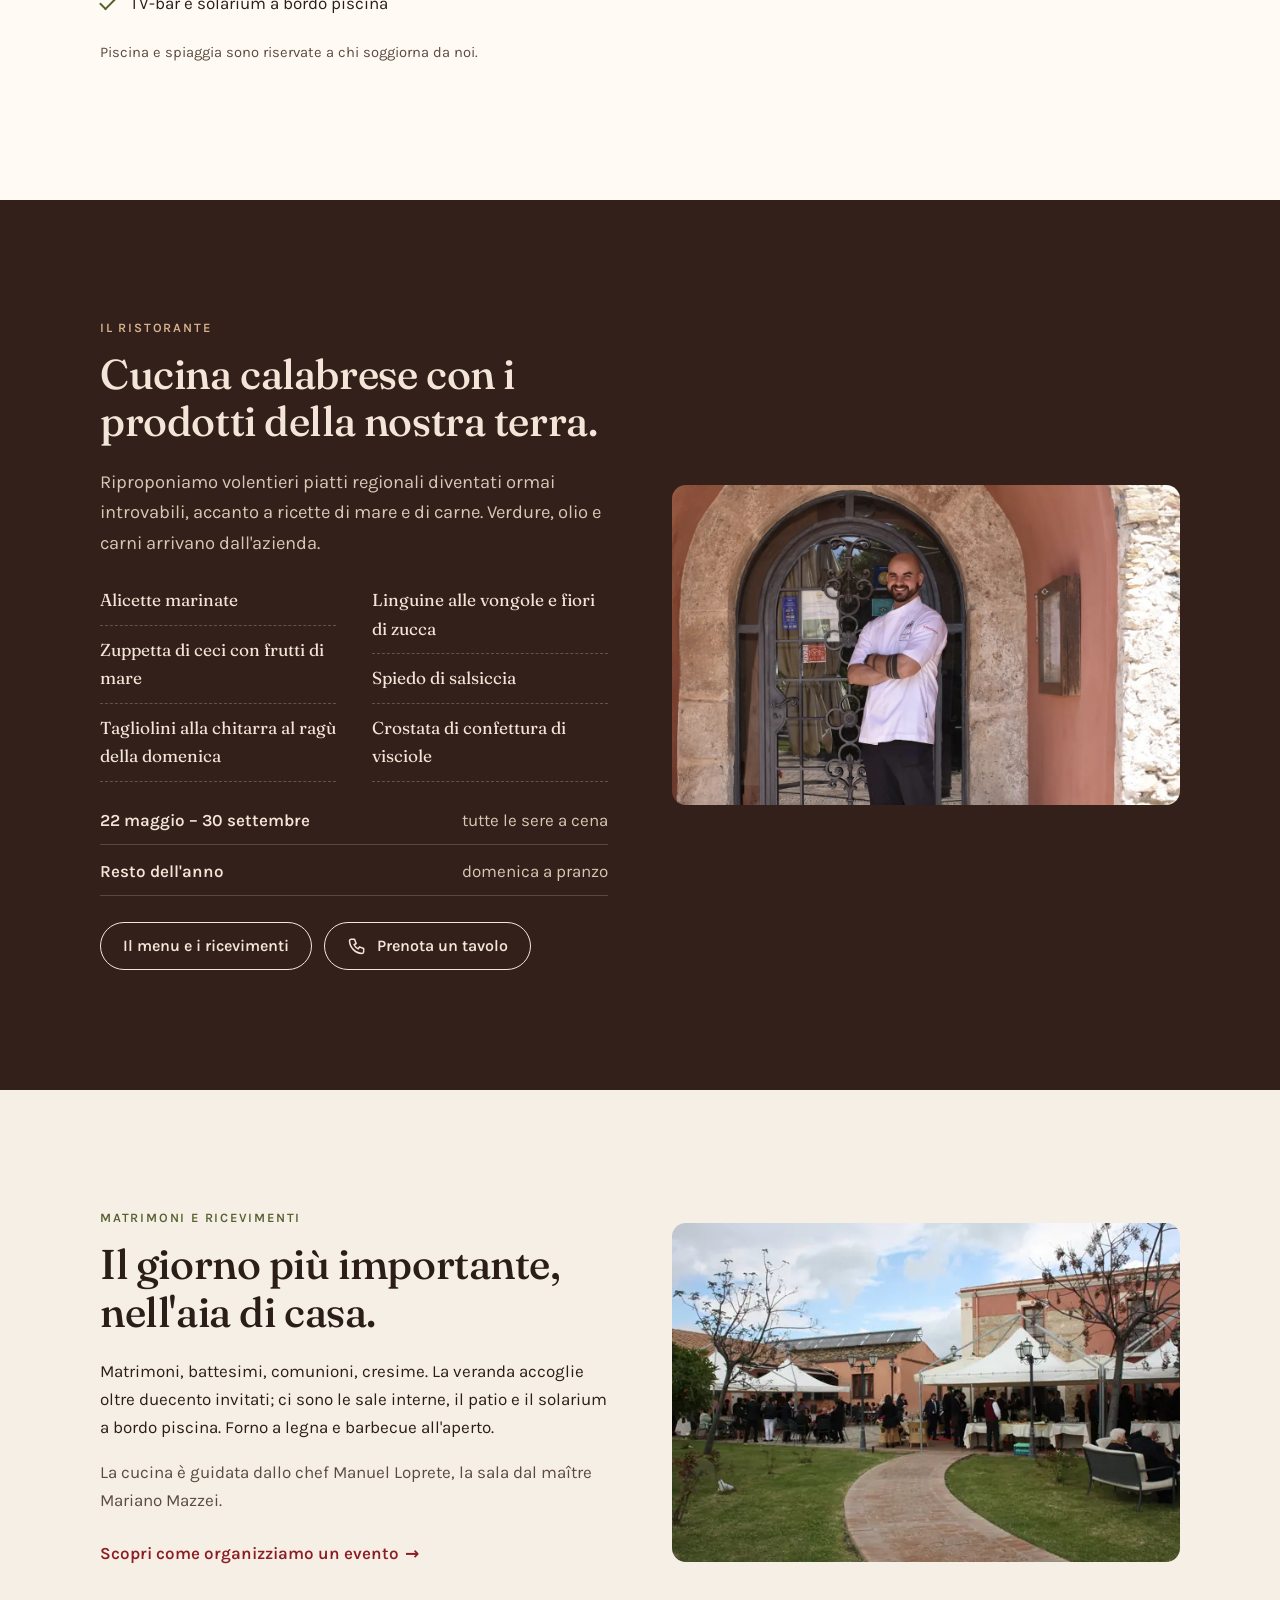
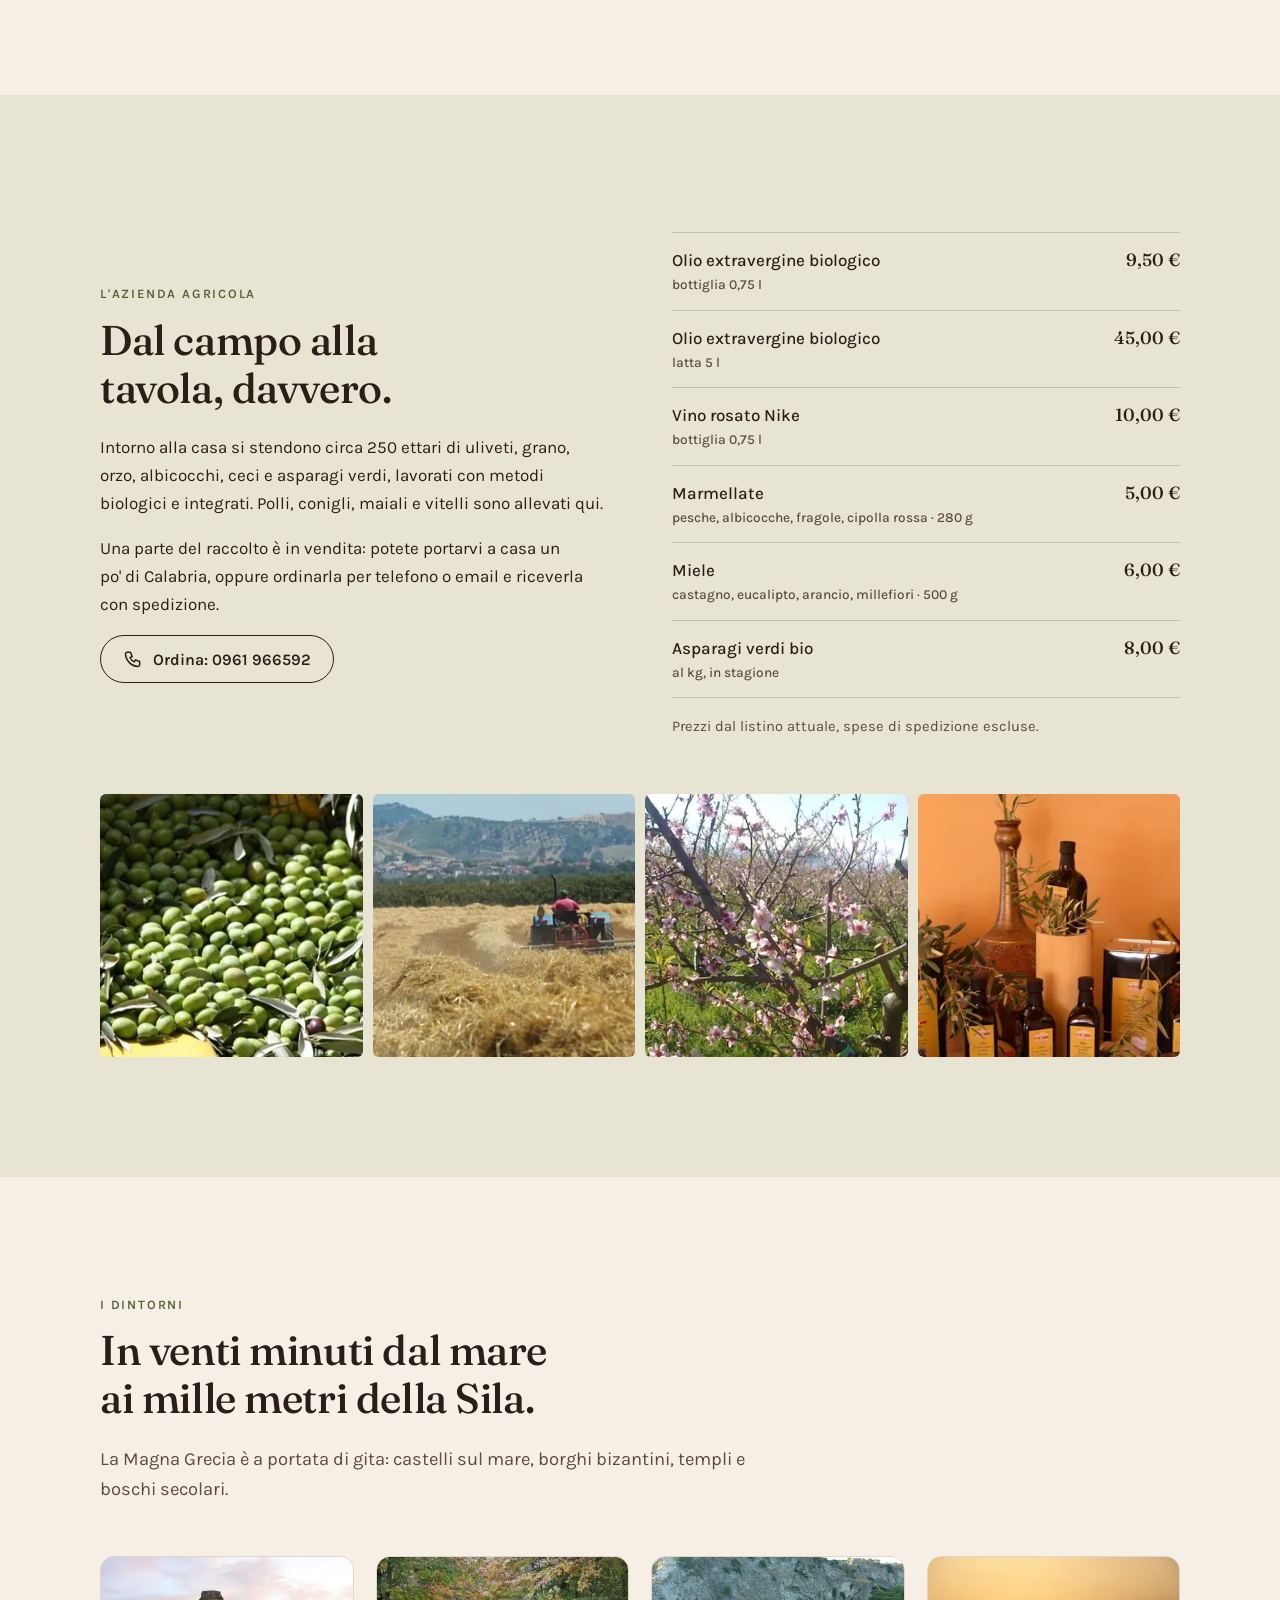
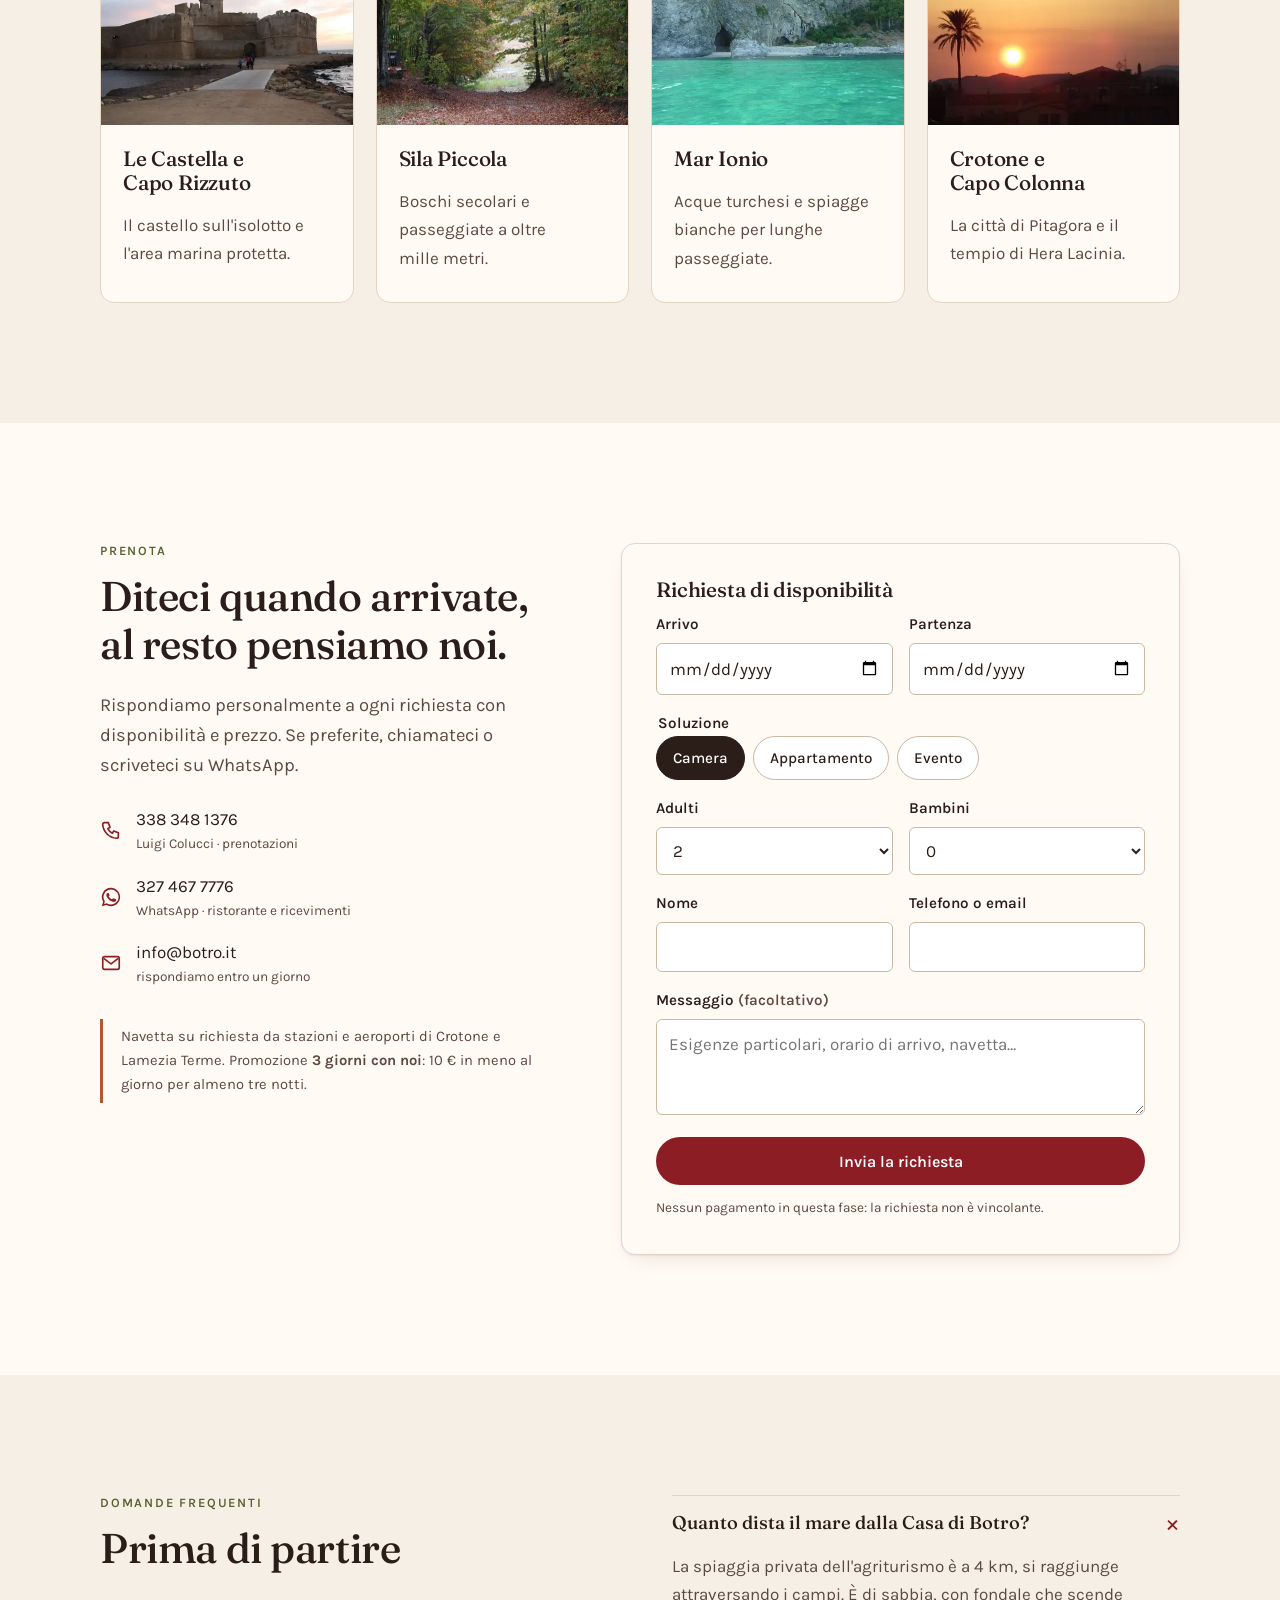
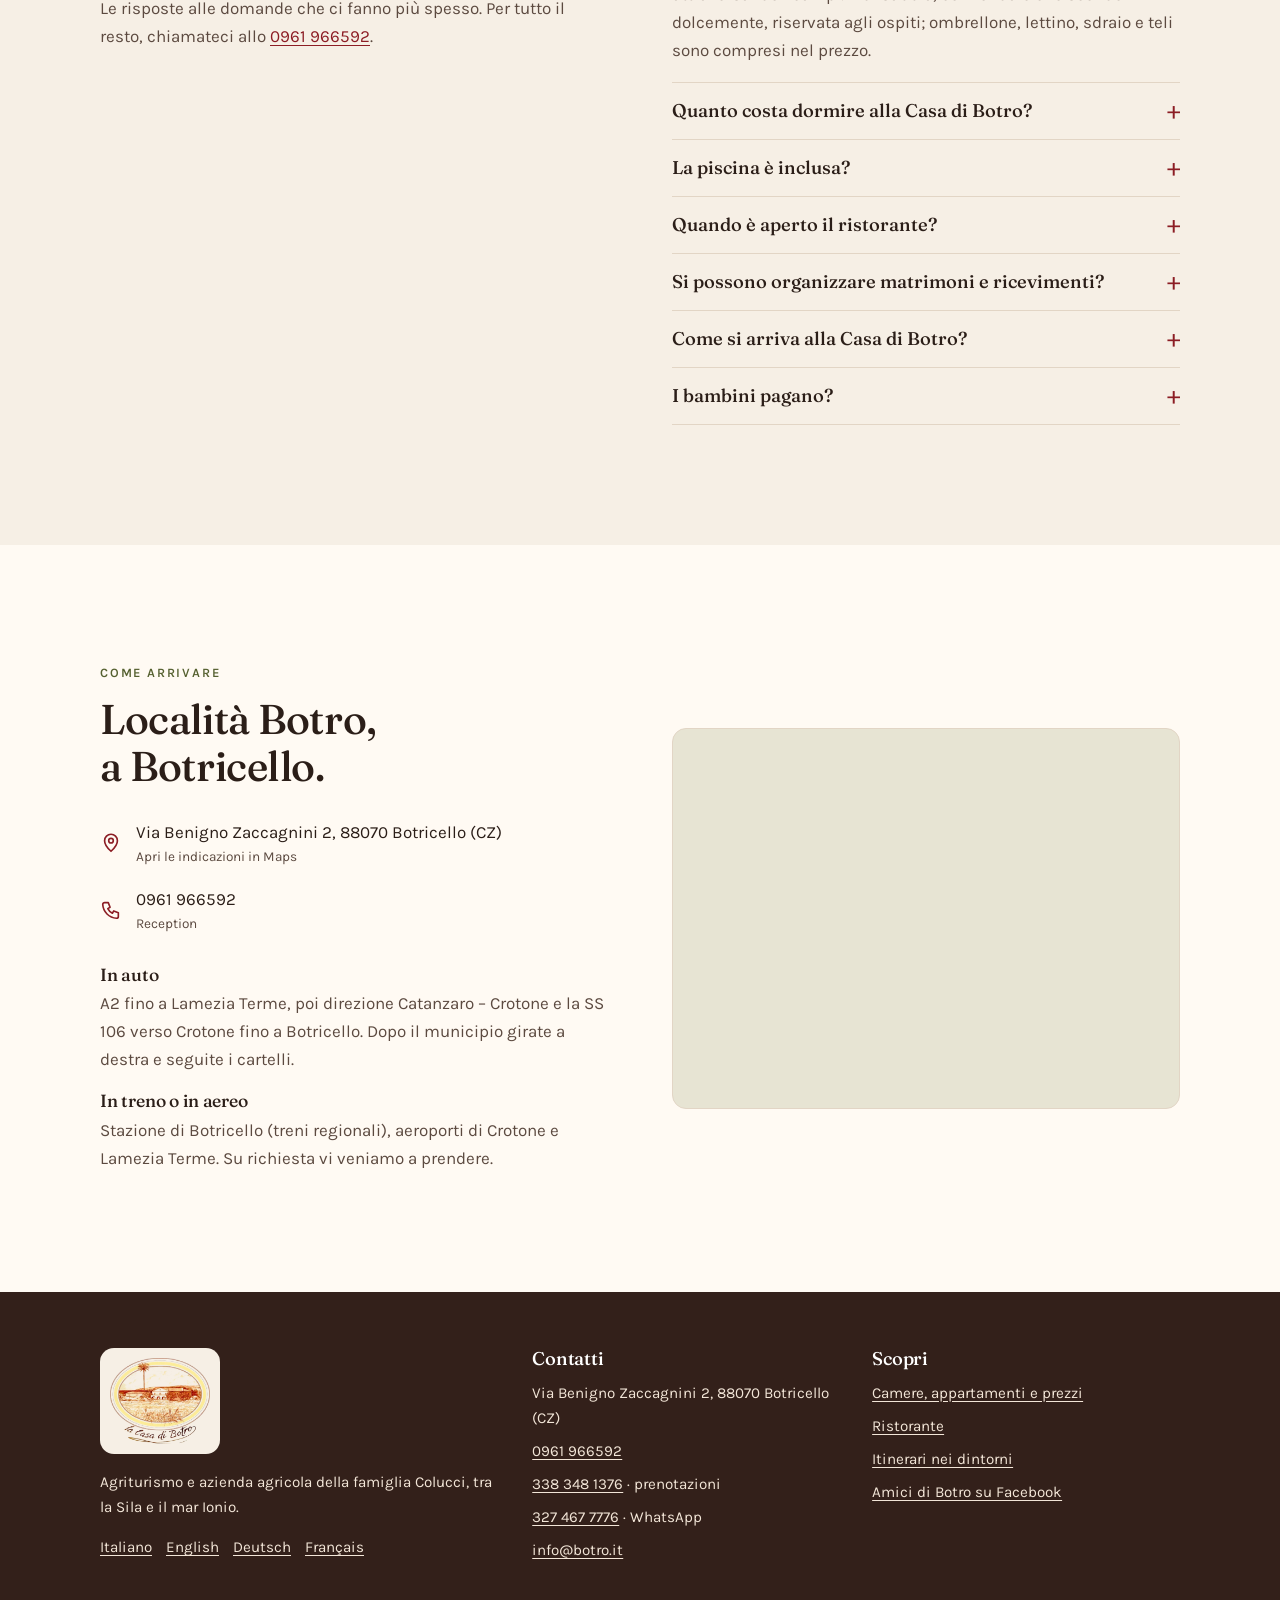
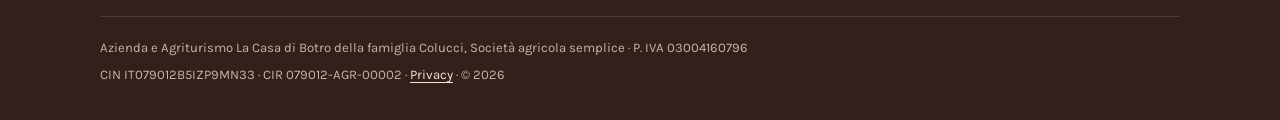
==== commit 850770c1: "Rimosso badge certificazione dalla hero Co-Authored-By: Claude Opus 5.5 <noreply@anthropic.com>" ====
--- a/index.html
+++ b/index.html
@@ -110,9 +110,7 @@
   <symbol id="i-cal" viewBox="0 0 24 24"><g fill="none" stroke="currentColor" stroke-width="1.8" stroke-linecap="round"><rect x="3.5" y="5" width="17" height="15.5" rx="2"/><path d="M3.5 10h17M8 3v4M16 3v4"/></g></symbol>
   <symbol id="i-pin" viewBox="0 0 24 24"><g fill="none" stroke="currentColor" stroke-width="1.8"><path d="M12 21s-7-6.2-7-11.5a7 7 0 0 1 14 0C19 14.8 12 21 12 21z"/><circle cx="12" cy="9.5" r="2.5"/></g></symbol>
   <symbol id="i-mail" viewBox="0 0 24 24"><g fill="none" stroke="currentColor" stroke-width="1.8" stroke-linejoin="round"><rect x="3" y="5" width="18" height="14" rx="2"/><path d="m4 7 8 6 8-6"/></g></symbol>
-  <symbol id="i-menu" viewBox="0 0 24 24"><path fill="none" stroke="currentColor" stroke-width="1.8" stroke-linecap="round" d="M4 7h16M4 12h16M4 17h16"/></symbol>
-  <symbol id="i-award" viewBox="0 0 24 24"><g fill="none" stroke="currentColor" stroke-width="1.8" stroke-linejoin="round"><circle cx="12" cy="9" r="6"/><path d="m8.5 13.8-1.5 7.2 5-2.5 5 2.5-1.5-7.2"/></g></symbol>
-  <symbol id="i-close"viewBox="0 0 24 24"><path fill="none" stroke="currentColor" stroke-width="1.8" stroke-linecap="round" d="M6 6l12 12M18 6 6 18"/></symbol>
+  <symbol id="i-menu" viewBox="0 0 24 24"><path fill="none" stroke="currentColor" stroke-width="1.8" stroke-linecap="round" d="M4 7h16M4 12h16M4 17h16"/></symbol>  <symbol id="i-close"viewBox="0 0 24 24"><path fill="none" stroke="currentColor" stroke-width="1.8" stroke-linecap="round" d="M6 6l12 12M18 6 6 18"/></symbol>
 </svg>
 <a class="skip" href="#main">Vai al contenuto</a>
 
@@ -154,9 +152,7 @@
         <div class="actions">
           <a class="btn btn-primary" href="#prenota"><svg><use href="#i-cal"/></svg>Verifica disponibilità</a>
           <a class="btn btn-ghost" href="https://wa.me/393274677776"><svg><use href="#i-wa"/></svg>Scrivici su WhatsApp</a>
-        </div>
-        <p class="rating"><svg aria-hidden="true"><use href="#i-award"/></svg><span>Certificato <strong>Ospitalità Italiana</strong><br>giudicato “eccellente” dai viaggiatori</span></p>
-      </div>
+        </div>      </div>
       <figure class="hero-photo">
         <img src="img/casa.webp" srcset="img/casa-s.webp 480w, img/casa.webp 640w" sizes="(min-width: 860px) 48vw, 100vw" width="640" height="428" alt="La casa padronale della Casa di Botro, intonaco rosa e archi in pietra, con un grande albero nell'aia" fetchpriority="high">
         <figcaption>La casa padronale, ristrutturata nel rispetto della tradizione contadina.</figcaption>
--- a/style.css
+++ b/style.css
@@ -138,10 +138,6 @@
 .hero-photo { position: relative; margin: 0; }
 .hero-photo img { width: 100%; aspect-ratio: 4 / 3; object-fit: cover; border-radius: var(--r-lg); box-shadow: var(--shadow); }
 .hero-photo figcaption { font-size: .85rem; color: var(--ink-2); margin-top: 10px; }
-.rating { display: inline-flex; align-items: center; gap: 12px; margin: 24px 0 0; padding: 10px 16px 10px 12px; border: 1px solid var(--line); border-radius: var(--r-lg); background: var(--surface); font-size: .95rem; line-height: 1.4; color: var(--ink-2); }
-.rating svg { width: 28px; height: 28px; flex: none; color: var(--bordeaux); }
-.rating strong { color: var(--ink); font-weight: 600; }
-.rating img { width: 34px; }
 @media (min-width: 860px) {
   .hero-grid { grid-template-columns: 1.05fr 1fr; gap: 56px; }
 }
